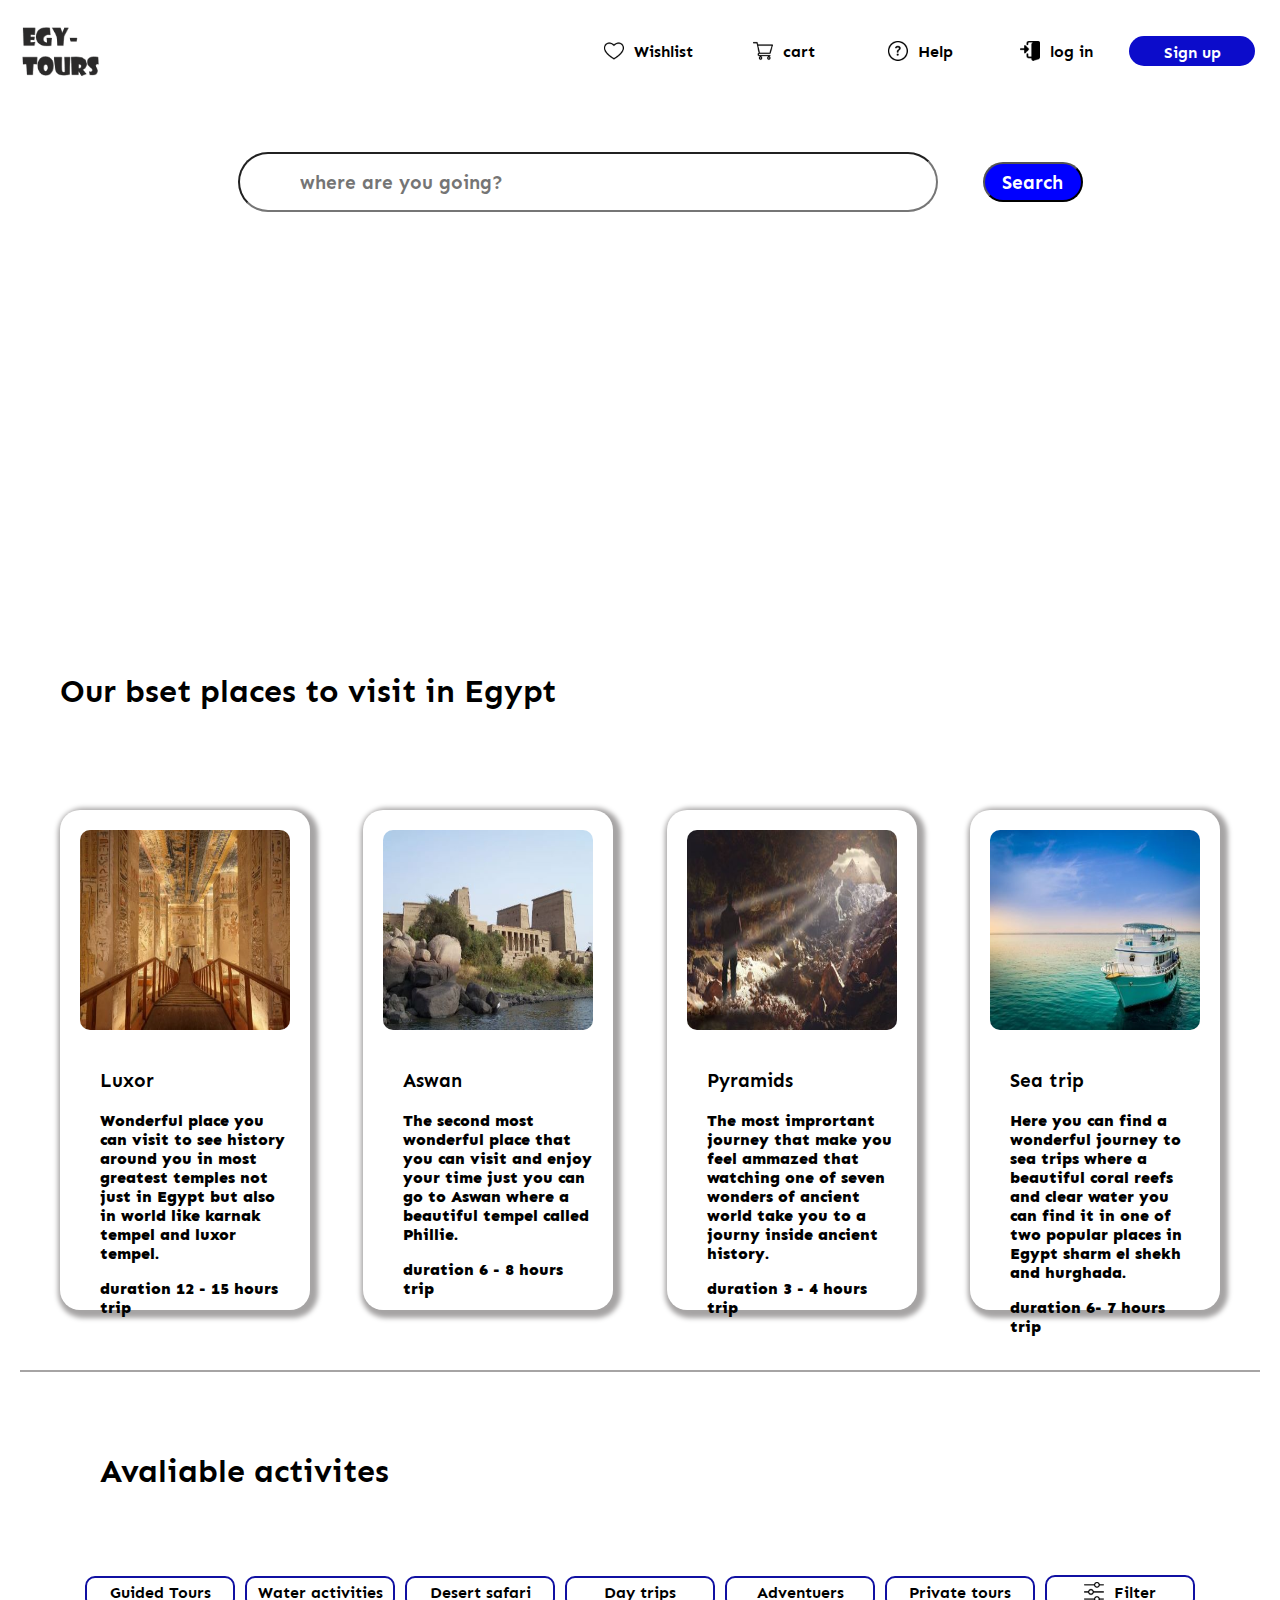
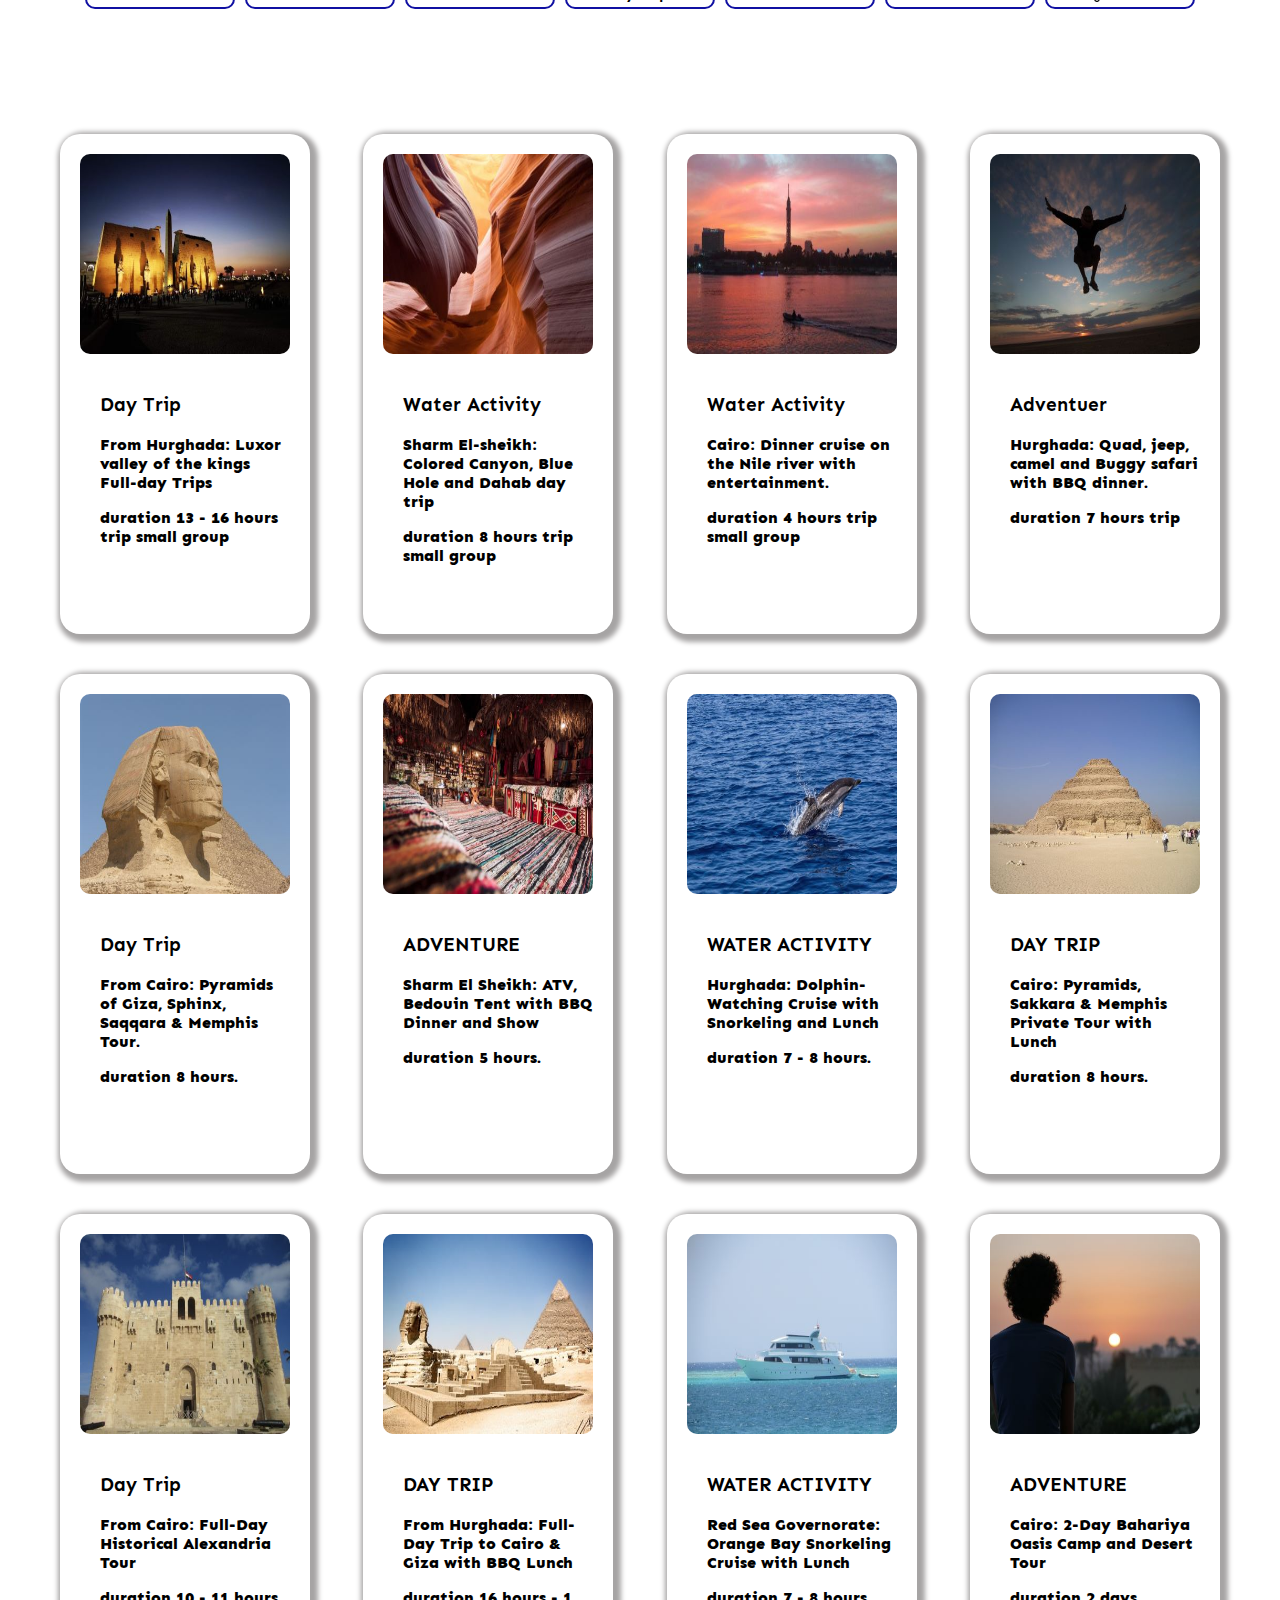
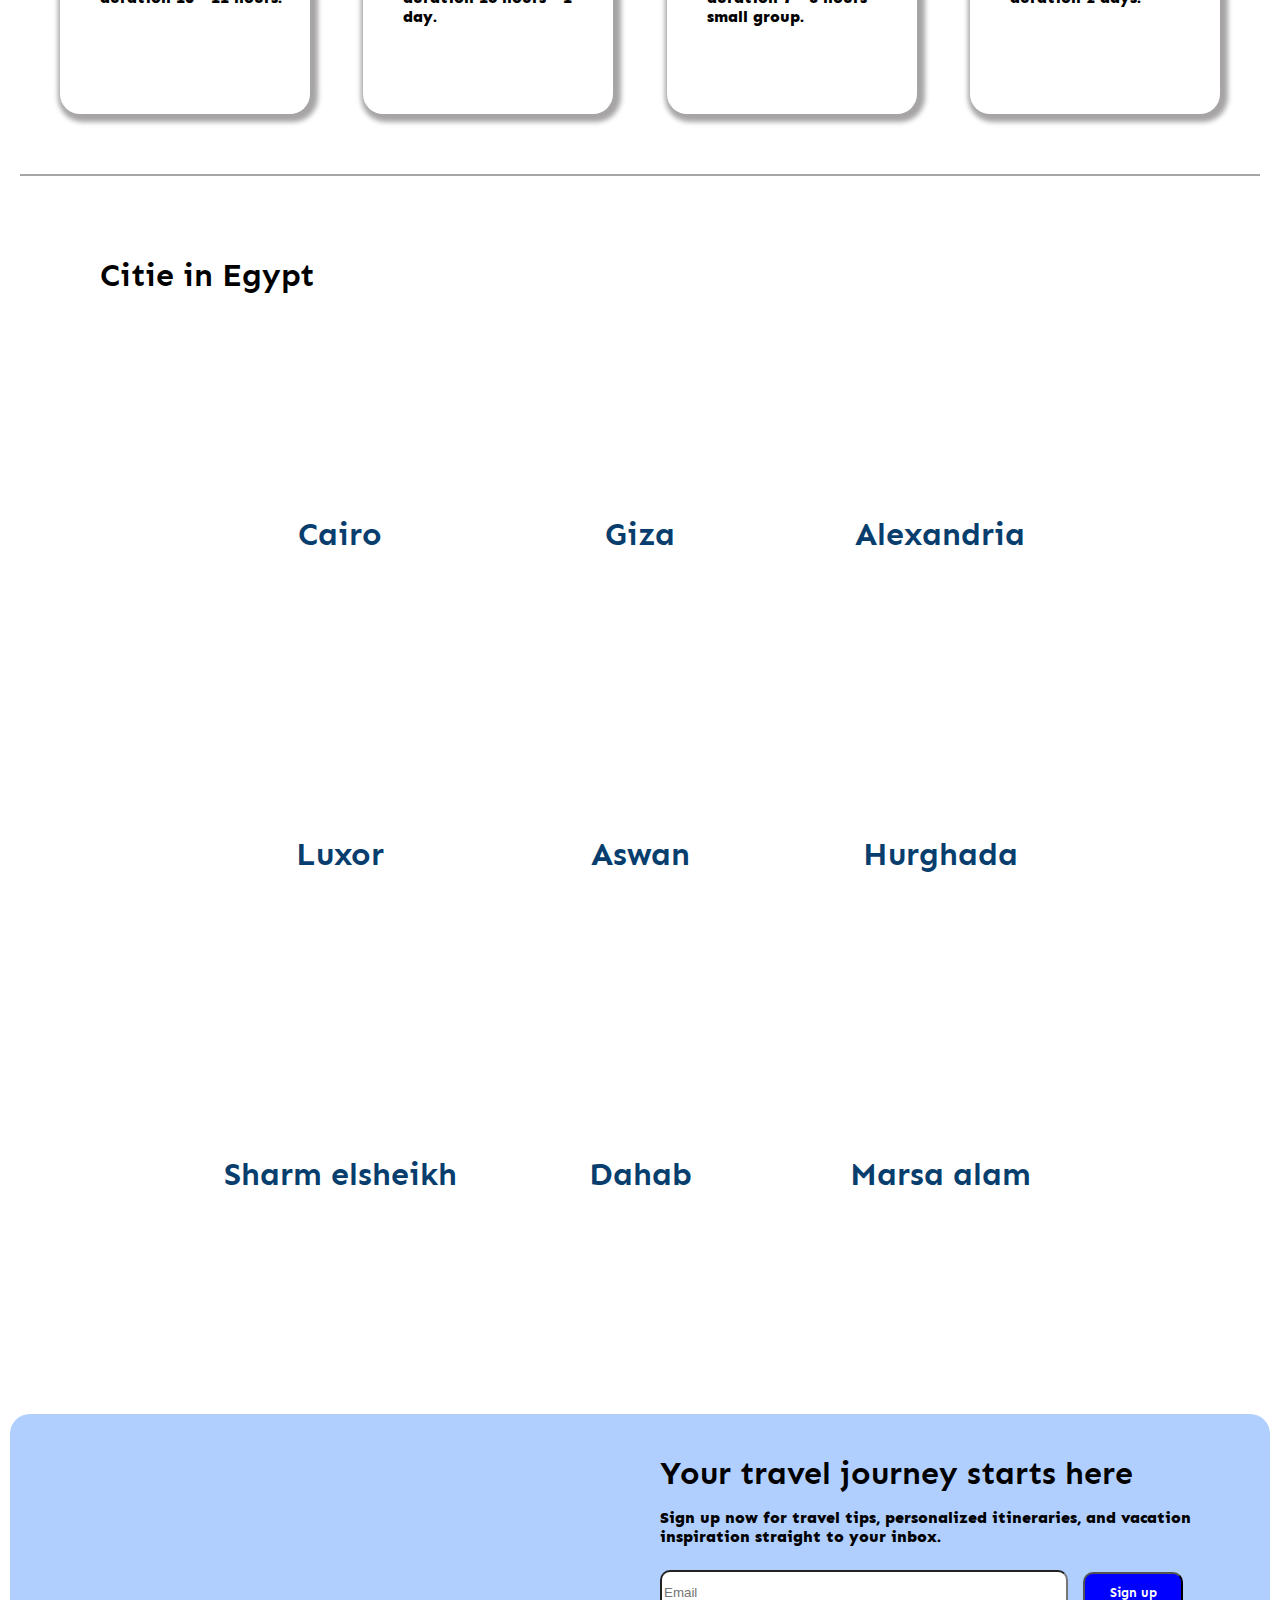
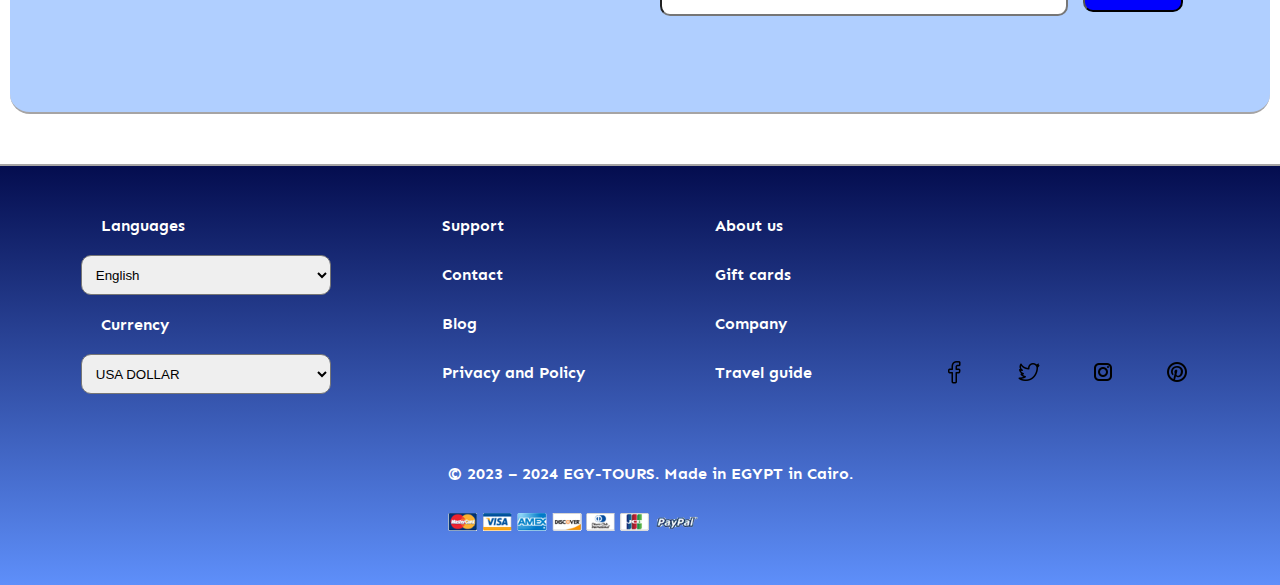
==== index.html @ eb055c6d "Update index.html" ====
<!DOCTYPE html>
<html>
    <head>
        <!-- title of web page-->
        <title>EGY TOURS</title>
        <!--description and keywords of page-->
        <meta charset="UTF-8"/>
        <meta name="description" content="travel to egypt discover anncient egypt and enjoy the sea trips and safari in desert"/>
        <meta name="keywords" content="travel, egypt tours, luxor, pyramids, hurghada, sharm elshik, safari, desert"/>
        <meta name="robots" content="nofollow"/>
        <meta name="viewport" content="width=device-width, initial-scale=1.0"/>
        <meta name="author" content="mohamed saad"/>
        <meta http-equiv="pragma" content="no-cache"/>
        <!--links of stylesheet and frameworks external-->
        <link rel="stylesheet" href="css-stylesheet/styleesheet.css" type="text/css"/>
        <!--stylesheet internal-->
        <style type="text/css">
            @font-face{
    src: url("../fonts/Sen/Sen-Bold.ttf");
    font-family: "mom";
    font-weight: 600;
}
@font-face{
    src: url("../fonts/Sen/Sen-ExtraBold.ttf");
    font-family: "mom";
    font-weight: 900;
}
@font-face{
    src: url("../fonts/Sen/Sen-Regular.ttf");
    font-family: "mom";
    font-weight: 200;
}
body{
    font-size: 16px;
    font-family:"mom", sans-serif;
    font-weight: bold;
    text-align: center;
    margin: 0px;
    
}
/*  header display flex*/
header{
    display: flex;
    flex-direction: row;
    flex-wrap: nowrap;
    justify-content: space-between;
}
/* nav bar style*/
#nav{
    width:80%;
    max-width: 700px;
    display: flex;
    flex-direction: row;
    justify-content: space-evenly;
    align-content: center;
    margin: 10px;
    padding: 10px;
    box-sizing: border-box;
}
li{
    align-self:center;
    list-style: none;
    width:20%;
    max-width: 150px;
    min-width: 100px;
    margin: 5px;
    padding: 5px;
    box-sizing: border-box;
   
}
a{
    font-family: "mom", sans-serif;
    font-weight: 600;
    text-decoration: none;
    transition-property:border ;
    transition-duration: 1s;
    transition-timing-function: cubic-bezier(0.1, 0.82, 0.165, 1);
}
a:link{
    color: rgb(0, 0, 0);
}
a:visited{
    color: rgb(4, 17, 84);
}
#nav a:hover{
    border-bottom:5px solid black;
    padding-bottom: 5px;
}
a img{
   vertical-align: bottom;
   margin-right:10px ;
}
/* signup button*/
#sign-up{
    border-radius:20px 20px;
    background-color: rgb(12, 12, 203);
    font-family: "mom", sans-serif;
    font-weight: 600;
}
#sign-up a{
    color: white;
    vertical-align: middle;
}
#sign-up a:hover {
    border: 0px;
    background-color: rgb(7, 7, 97);
}
/*logo of page*/
#logo{
    text-align: left;
    width: 30%;
    max-width: 100px;
    min-width: 70px;
    margin: 10px;
    padding: 10px;
    box-sizing: border-box;
}
#logo img{
    width:100%;
}
/* body contnet search*/
#intro{
    width: 100%;
    height: 500px;
    background-image: url("../egypt-tours/images/giza-2.jpg");
    background-repeat: no-repeat;
    background-size:cover;
    
}

form{
    margin: 10px auto ;
}
#search-1{
    width: 70%;
    max-width: 700px;
    min-width: 400px;
    max-height: 80px;
    min-height: 60px;
    text-align: left;
    padding-left: 60px;
    margin: 40px;
    border-radius: 30px;
    box-sizing: border-box;
    font-family: "mom", sans-serif;
    font-weight: 600;
    font-size: 1.2em;
    background-image: url("../egypt-tours/images/icons/search-1.png");
    background-repeat: no-repeat;
    background-position: 15px 15px;
    color: black;
}
#search-2{
    width:100px;
    text-align: center;
    font-family: "mom", sans-serif;
    font-size: 1.2em;
    font-weight: 600;
    color: white;
    background-color: blue;
    border-radius: 20px;
    max-height: 60px;
    min-height: 40px;
}
h1{
    position: relative;
    top:50px;
    left: 200px;
    width: 50%;
    max-width: 500px;
    min-width: 300px;
    padding: 20px;
    box-sizing: border-box;
    text-align: left;
    font-family: "mom", sans-serif;
    font-weight: 900;
    font-size: 3em;
    color: white;
}
/* fig-1 first figure of images */
h2{
    text-align: left;
    font-size: 2em;
    font-family: "mom", sans-serif;
    font-weight: 600;
    margin: 30px;
    padding: 30px;
    box-sizing: border-box;
}
.fig-1{
    display:flex;
    flex-direction: row;
    flex-wrap: wrap;
    justify-content:flex-start;
    margin: 20px;
    padding: 20px;
    box-sizing: border-box;
}
.trips{
    position: relative;
    text-align: left;
    display: flex;
    flex-direction: column;
    align-content: space-between;
    width: 20%;
    height: 100%;
    max-width: 500px;
    min-width: 250px;
    max-height: 800px;
    min-height: 500px;
    margin: 20px;
    padding: 20px;
    box-sizing: border-box;
    box-shadow: 3px 3px 5px 5px rgb(166, 164, 164);
    border-radius:20px ;
    
}
.trips img{
    align-items: flex-start;
    width: 100%;
    max-width: 250;
    min-width: 200px;
    max-height: 250px;
    min-height: 200px;
    border-radius: 10px;   
}

.pra{
    position: absolute;
    top: 220px;
    align-items:center;
    margin: 10px;
    padding: 10px;
}
/*Avaliable activites in egypt*/
.activites{
    border-top: 2px solid rgb(166, 164, 164);
    margin: 20px;
    padding: 20px;
}
.fig-2{
    
    display:flex;
    flex-direction: row;
    flex-wrap: wrap;
    justify-content:flex-start;
    margin: 20px;
    padding: 20px;
    box-sizing: border-box;
}
.activites li{
    border:2px solid rgb(16, 16, 162);
    border-radius: 10px;
    text-align: center;
}
.activites img{
    vertical-align: bottom;
}
/* section of cities in egypt*/
.cities{
    border-top: 2px solid rgb(166, 164, 164);
    margin: 20px;
    padding: 20px;
}
.cities div{
    width: 25%;
    max-width: 400px;
    min-width: 300px;
    max-height: 400px;
    min-height: 300px;
    border-radius: 20px;
    display: flex;
    flex-direction: column;
    justify-content: center;
    margin: 10px;
    padding: 10px;
    box-sizing: border-box;
}
.cities a{
    align-items:center ;
    color: rgb(7, 62, 110);
    font-family: "mom", sans-serif;
    font-weight: 600;
    font-size: 2em;
}
.fig-3{
    display:flex;
    flex-direction: row;
    flex-wrap: wrap;
    justify-content:flex-start;
    margin: 20px;
    padding: 20px;
    box-sizing: border-box;
}
#cairo{
    max-width: 400px;
    min-width: 250px;
    background-image: url("../egypt-tours/images/paragrap-images/cairo.jpg");
    background-repeat: no-repeat;
    background-size:cover;
    
    
}
#giza{
    max-width: 400px;
    min-width: 250px;
    background-image: url("../egypt-tours/images/paragrap-images/giza.jpg");
    background-repeat: no-repeat;
    background-size:cover;
   
    
}

#alexandria{
    max-width: 400px;
    min-width: 250px;
    background-image: url("../egypt-tours/images/paragrap-images/alexandria-1.jpg");
    background-repeat: no-repeat;
    background-size:cover;
    
}
#luxor{
    width: 25%;
    max-width: 400px;
    min-width: 250px;
    background-image: url("../../egypt-tours/images/paragrap-images/luxor-3.jpg");
    background-repeat: no-repeat;
    background-size:cover;
    
    
}
#aswan{
    max-width: 500px;
    min-width: 250px;
    background-image: url("../egypt-tours/images/paragrap-images/aswan-2.jpg");
    background-repeat: no-repeat;
    background-size:cover;
    
    
}
#hurghada{
    max-width: 400px;
    min-width: 250px;
    background-image: url("../egypt-tours/images/paragrap-images/hurghada.jpg");
    background-repeat: no-repeat;
    background-size:cover;
    
    
}
#sharm{
    max-width: 400px;
    min-width: 250px;
    background-image: url("../egypt-tours/images/paragrap-images/sharm.jpg");
    background-repeat: no-repeat;
    background-size:cover;
    
    
}
#dahab{
    max-width: 400px;
    min-width: 250px;
    background-image: url("../egypt-tours/images/paragrap-images/dahab.jpg");
    background-repeat: no-repeat;
    background-size:cover;
    
    
}
#marsa{
    max-width: 400px;
    min-width: 250px;
    background-image: url("../egypt-tours/images/paragrap-images/marsaalam.jpg");
    background-repeat: no-repeat;
    background-size:cover;
    
}
/* last section of mainbody*/
#reserv{
    position: relative;
    max-height: 700px;
    min-height: 300px;
    margin: 10px;
    padding: 10px;
    box-sizing: border-box;
    background-image: url("../egypt-tours/images/sea.jpg");
    background-repeat: no-repeat;
    background-size: 50% 100%;
    background-color: rgba(151, 192, 255, 0.762);
    border-radius: 20px;
    border-bottom:2px solid rgb(166, 164, 164);
}
#reserv h2{
    margin: 0px;
    padding: 0px;
}

#reserv-email{
    position: absolute;
    left: 50%;
    margin: 10px;
    padding: 10px;
    box-sizing: border-box;
    text-align: left;
}
#email-address{
    width: 100%;
    max-width: 400px;
    min-width: 250px;
    height: 40px;
    border-radius: 10px;
}
#button{
    font-family: "mom", sans-serif;
    font-weight: 600;
    width: 20%;
    max-width: 100px;
    min-width: 80px;
    height: 40px;
    background-color: rgb(0, 0, 255);
    border-radius: 10px;
    margin: 10px;
    padding: 10px;
    box-sizing: border-box;
    color: white;
}
/* footer of page*/
#footer{
    width:100%;
    display: flex;
    flex-direction: row;
    flex-wrap: wrap;
    justify-content: space-evenly;
    margin-top: 50px;
    padding: 10px;
    border-top: 2px solid rgb(166, 164, 164);
    background-image: linear-gradient(to bottom, rgb(4, 13, 79), rgb(94, 143, 250));
    color: rgb(255, 255, 255);
    font-family: "mom", sans-serif;
    font-weight: 600;
}
#footer a {
    color: rgb(255, 255, 255);
}
#footer div{
    margin: 10px;
    padding: 10px;
    text-align: left;
    
}
select{
    padding: 10px;
    width: 25%;
    max-width: 700px;
    min-width: 250px;
    height: 40px;
    border-radius: 10px;
    box-sizing: border-box;
}

.socialmedia{
    display: flex;
    flex-direction: row;
    flex-wrap: wrap;
    align-self: flex-end;
    
}
.payment{
    max-width: 300px;
    min-width: 250px;

}
#privacy{
    align-self: flex-end;
}
/* login form*/
#log-in-1{
    font-family: "mom", sans-serif;
    font-weight: 600;
    margin: 50px;
    display: flex;
    flex-direction: column;
    align-content:space-between;
   
}
#log-in-1 div{
    margin: 10px;
    padding: 10px;
}
fieldset{
    width: 80%;
    max-width: 500px;
    min-width: 400px;
    margin: 5px auto;
    box-sizing: border-box;
    border-radius: 20px;
    background-image:linear-gradient(to bottom, rgb(46, 5, 123), rgb(122, 70, 255)) ;
}
#log-in-1 input{
    width: 30%;
    max-width: 500px;
    min-width: 400px;
    padding: 10px 10px 10px 50px;
    box-sizing: border-box;
    border-top:  transparent ;
    border-right: transparent;
    border-left: transparent;
    border-bottom: 2px solid rgb(162, 162, 162);
    border-radius: 10px;
    font-size: 1.2;
    font-weight: bold;
}
#log-in-1 h2{
    margin: 0px;
    padding: 5px;
    font-size: 1.8em;
    text-align: center;
    color: rgb(7, 154, 253);
}
#log-in-1 p{
    text-align: center;
    color: rgb(175, 177, 179);
}
#user input{
    background-image: url("../images/icons/mail.png");
    background-repeat: no-repeat;
    background-position:  left;
}
#psw input{
    background-image: url("../images/icons/lock.png");
    background-repeat: no-repeat;
    background-position:  left;
}
#rem-1{
    display: flex;
    flex-direction: row;
    flex-wrap: nowrap;
    justify-content:space-between;
    color: rgb(255, 255, 255);
}
#rem-1 a{
    color: rgb(255, 255, 255);
}
#rem-1 input{
    align-self: flex-start;
    width: 30px;
    max-width: 20px;
    min-width: 10px;
}

#submit-1 input{
    text-align: center;
    padding: 20px;
    box-sizing: border-box;
    border: 2px solid rgb(104, 117, 211);
    border-radius: 20px;
    background-color: rgb(40, 40, 116);
    color: rgb(255, 255, 255);
    font-size: 1.2em;

}
/*sign-up form*/
#sign-up-1{
    font-family: "mom", sans-serif;
    font-weight: 600;
    margin: 50px;
    display: flex;
    flex-direction: column;
    align-content:space-between;
}
#sign-up-1 input{
    width: 30%;
    max-width: 500px;
    min-width: 400px;
    padding: 10px 10px 10px 50px;
    box-sizing: border-box;
    border-top:  transparent ;
    border-right: transparent;
    border-left: transparent;
    border-bottom: 2px solid rgb(162, 162, 162);
    border-radius: 10px;
    font-size: 1.2;
    font-weight: bold;
}
#sign-up-1 div{
    margin: 10px;
    padding: 10px;
}
#sign-up-1 h2{
    margin: 0px;
    padding: 5px;
    font-size: 1.8em;
    text-align: center;
    color: rgb(7, 154, 253);
}
#policy-1{
    display: flex;
    flex-direction: row;
    flex-wrap: nowrap;
    justify-content:space-between;
    color: rgb(255, 255, 255);
}
#policy-1 input{
    align-self:flex-start;
    width: 30px;
    max-width: 20px;
    min-width: 10px;
}
#policy-1 label{
    text-align: left;
    margin-left:10px ;
}
#submit-2 input{
    text-align: center;
    padding: 20px;
    box-sizing: border-box;
    border: 2px solid rgb(104, 117, 211);
    border-radius: 20px;
    background-color: rgb(40, 40, 116);
    color: rgb(255, 255, 255);
    font-size: 1.2em;
}
/* responsive for mobile 0-500px*/
@media only screen and (max-width: 500px){
    body{
        font-size:12px;}
    #wish,#cart, #log-in, #help{
        display: none;
    }
    #logo{
        max-width: 60px;
        min-width: 50px;
    }
    li{
        max-width: 50px;
        min-width: 30px;
        margin: 2px;
        padding: 2px;
        box-sizing: border-box;
    }
    #nav{
        max-width: 300px;
        min-width: 200px;
    }
    .fig-1{
        justify-content: space-around;
    }
    .fig-2{
        justify-content: space-around;
    }
    .fig-3{
        justify-content: space-around;
    }
    #intro{
        width: 100%;
        max-width: 500px;
        min-width: 200px;
        height: 500px;
        background-image: url("../egypt-tours/images/giza-2.jpg");
        background-repeat: no-repeat;
        background-size:cover;
        
       
    }
    #search-1{
        max-width: 300px;
        min-width: 200px;
    }
    h1{
        position: static;
        
    }
    .pra{
        position: static;
    }
    .activites ul{
        display: none;
    }
    
    #forms select{
        
        max-width: 300px;
        min-width: 200px;
    }
    
    
    
    
}
/*responsive from 500*/
@media only screen and (min-width: 500px){
    body{
        font-size:14px;
       
    }
    #wish,#cart, #log-in, #help{
        display: none;
    }
    li{
        max-width: 50px;
        min-width: 30px;
        margin: 2px;
        padding: 2px;
        box-sizing: border-box;
    }
    .activites ul{
        display: none;
    }
    .fig-3{
        justify-content: center;
    }
    .trips{
        margin: 20px auto;
    }
     #log-in-1 h2 {
        font-size: 1.3em;
    }

    #log-in-1 p {
        font-size: 1.2em;
    }

    fieldset {
        width: 100%;

    }

    #log-in-1 input {
        max-width: 600px;
        min-width: 400px;
    }

    #rem-1 input {
        width: 20px;
        max-width: 15px;
        min-width: 10px;
    }
    #rem-1{
        justify-content: space-around;
    }
    #sign-up-1 h2{
        font-size: 1.3em;
    }
    #sign-up-1 label{
        font-size: 1.2em;
        
    }
    #sign-up-1 input{
        max-width: 600px;
        min-width: 400px;
    }
    #policy-1 input{
        width: 20px;
        max-width: 15px;
        min-width: 10px;
    }
   
   
}
@media only screen and (min-width: 800px){
    body{
        font-size:16px;
       
    }
    #wish,#cart, #log-in, #help{
        display:inline;
    }
    li{
        align-self:center;
        list-style: none;
        width:20%;
        max-width: 150px;
        min-width: 100px;
        margin: 5px;
        padding: 5px;
        box-sizing: border-box;
       
    }
    .activites ul{
        display: flex;
    }
    .trips{
        margin: 20px;
    }
    .fig-1{
        justify-content: space-between;
    }
    
   
}
@media only screen and (max-width: 700px){
    body{
        font-size: 13px;
    }
   
    #reserv{
        position: static;
        background-image: none;
        max-height: 500px;
        min-height: 300px;
        margin: 10px;
        padding: 10px;
    }
    #reserv-email{
        position: static;
        margin: 5px;
        padding: 5px;
    }
    #email-address{
        width: 60%;
        max-width: 600px;
        min-width: 200px;
    }
    #log-in-1 h2{
        font-size: 1.3em;
    }
    #log-in-1 p{
        font-size: 1.2em;
    }
    fieldset{
        width: 100%;
        max-width: 500px;
        min-width: 300px;
        
    }
    #log-in-1 input{
       
        max-width: 300px;
        min-width: 230px;
    }
    #rem-1 input{
        
        width: 20px;
        max-width: 10px;
        min-width: 5px;
    
    }
    #sign-up-1 h2{
        font-size: 1.3em;
    }
    #sign-up-1 label{
        font-size: 1.2em;
        
    }
    #sign-up-1 input{
        max-width: 300px;
        min-width: 230px;
    }
    #policy-1 input{
        width: 30px;
        max-width: 20px;
        min-width: 10px;
    }
}
@media only screen and (width: 540px){
    body{
        font-size: 10px;
    }
    #log-in-1 h2 {
            font-size: 1.3em;
        }
    
        #log-in-1 p {
            font-size: 1.2em;
        }
    
        fieldset {
            width: 100%;
    
        }
    
        #log-in-1 input {
            max-width: 400px;
            min-width: 300px;
        }
    
        #rem-1 input {
            width: 20px;
            max-width: 15px;
            min-width: 10px;
        }
        #rem-1{
            justify-content: space-around;
        }
        #sign-up-1 h2{
            font-size: 1.3em;
        }
        #sign-up-1 label{
            font-size: 1.2em;
            
        }
        #sign-up-1 input{
            max-width: 400px;
            min-width: 300px;
        }
        #policy-1 input{
            width: 20px;
            max-width: 15px;
            min-width: 10px;
        }
}




            
        </style>
        <!--script of javascripts code-->
        <script>

        </script>
    </head>
    <!--body of our contents-->
    <body>
        <!--the header of nav bar-->
        <header>
            <div id="logo">
                <img src="images/logo/logo-1.png" alt="logo-egy-tours"/>
            </div>
            <ul id="nav">
                <li><a href="#"><img src="images/icons/heart-1.png" alt="wishlist"/><span id="wish">Wishlist</span></a>
                </li>
                <li><a href="#"><img src="images/icons/shopping-cart-1.png" alt="cart"/><span id="cart">cart</span></a>
                </li>
                <li><a href="#"><img src="images/icons/question-1.png" alt="help"/><span id="help">Help</span></a>
                </li>
                <li><a href="log-in/log-in.html"><img src="images/icons/log-in-1.png" alt="log-in"/><span id="log-in">log in</span></a>
                </li>
                <li id="sign-up"><a href="sign-up/sign-up.html">Sign up</a></li>
            </ul>
        </header>
        <main>
            <!--intro of page with bagground-->
            <section>
                <div id="intro">
                    <form method="post" action="#">
                        <input id="search-1" type="search" name="search" placeholder="where are you going?"/>
                        <input id="search-2" type="submit" name="search" value="Search"/> 
                    </form>
                    <h1>Discover a wonderful places in Egypt</h1>
                </div>
            </section>
            <!--content of page-->
            <section>
                <h2>Our bset places to visit in Egypt</h2>
                <figure class="fig-1">
                    <div class="trips">
                        <div class="img-1">
                            <a href="#"><img src="images/paragrap-images/luxor-1.jpg"/></a>
                        </div>
                        <div class="pra">
                            <h3><a href="#">Luxor</a></h3>
                            <p>
                                Wonderful place you can visit to see history around you in most greatest temples not just
                                in Egypt but also in world like karnak tempel and luxor tempel.     
                            </p>
                            <p>
                                duration 12 - 15 hours trip
                            </p>
                        </div>
                    </div>
                    <div class="trips">
                        <div class="img-1">
                            <a href="#"><img src="images/paragrap-images/aswan-2.jpg"/></a>
                        </div>
                        <div class="pra">
                            <h3><a href="#">Aswan</a></h3>
                            <p>
                                The second most wonderful place that you can visit and enjoy your time
                                just you can go to Aswan where a beautiful tempel called Phillie.
                            </p>
                            <p>
                                duration 6 - 8 hours trip
                            </p>
                        </div>
                    </div>
                    <div class="trips">
                        <div class="img-1">
                            <a href="#"><img src="images/paragrap-images/cave-1.jpg"/></a>
                        </div>
                        <div class="pra">
                            <h3><a href="#">Pyramids</a></h3>
                            <p>
                                The most imprortant journey that make you feel ammazed that watching one of seven wonders
                                of ancient world take you to a journy inside ancient history.  
                            </p>
                            <p>
                                duration 3 - 4 hours trip
                            </p>
                        </div>
                    </div>
                    <div class="trips">
                        <div class="img-1">
                            <a href="#"><img src="images/paragrap-images/boat.jpg"/></a>
                        </div>
                        <div class="pra">
                            <h3><a href="#">Sea trip</a></h3>
                            <p>
                                Here you can find a wonderful journey to sea trips where a beautiful coral reefs
                                and clear water you can find it in one of two popular places in Egypt sharm el shekh and hurghada.  
                            </p>
                            <p>
                                duration 6- 7 hours trip
                            </p>
                        </div>
                    </div>
                </figure>
            </section>
            <!--avaliable activites in Egypt-->
            <section class="activites">
                <h2>
                    Avaliable activites
                </h2>
                <ul class="fig-2">
                    <li>
                        <a href="#">Guided Tours</a>
                    </li>
                    <li>
                        <a href="#">Water activities</a>
                    </li>
                <li>
                    <a href="#">Desert safari</a>
                </li>
                <li>
                    <a href="#">Day trips</a>
                </li>
                <li>
                    <a href="#">Adventuers</a>
                </li>
                <li>
                    <a href="#">Private tours</a>
                </li>
                <li>
                    <a href="#"><img src="images/icons/filter-1.png"/>Filter</a>
                </li>
            </section>
            <!--second part of activites-->
            <section>
                <figure class="fig-1">
                    <div class="trips">
                        <div class="img-1">
                            <a href="#"><img src="images/paragrap-images/luxor-2.jpg"/></a>
                        </div>
                        <div class="pra">
                            <h3><a href="#">Day Trip</a></h3>
                            <p>
                                From Hurghada: Luxor valley of the kings Full-day Trips     
                            </p>
                            <p>
                                duration 13 - 16 hours trip small group
                            </p>
                        </div>
                    </div>
                    <div class="trips">
                        <div class="img-1">
                            <a href="#"><img src="images/paragrap-images/canyon.jpg"/></a>
                        </div>
                        <div class="pra">
                            <h3><a href="#">Water Activity</a></h3>
                            <p>
                                Sharm El-sheikh: Colored Canyon, Blue Hole and Dahab day trip
                            </p>
                            <p>
                                duration 8 hours trip small group
                            </p>
                        </div>
                    </div>
                    <div class="trips">
                        <div class="img-1">
                            <a href="#"><img src="images/paragrap-images/nile.jpg"/></a>
                        </div>
                        <div class="pra">
                            <h3><a href="#">Water Activity</a></h3>
                            <p>
                                Cairo: Dinner cruise on the Nile river with entertainment.
                            </p>
                            <p>
                                duration 4 hours trip small group
                            </p>
                        </div>
                    </div>
                    <div class="trips">
                        <div class="img-1">
                            <a href="#"><img src="images/paragrap-images/safari.jpg"/></a>
                        </div>
                        <div class="pra">
                            <h3><a href="#">Adventuer</a></h3>
                            <p>
                                Hurghada: Quad, jeep, camel and Buggy safari with BBQ dinner.  
                            </p>
                            <p>
                                duration 7 hours trip
                            </p>
                        </div>
                    </div>
                    <!--third activites in egypt-->
                    <div class="trips">
                        <div class="img-1">
                            <a href="#"><img src="images/paragrap-images/pyramids.jpg"/></a>
                        </div>
                        <div class="pra">
                            <h3><a href="#">Day Trip</a></h3>
                            <p>
                                From Cairo: Pyramids of Giza, Sphinx, Saqqara & Memphis Tour.     
                            </p>
                            <p>
                                duration 8 hours.
                            </p>
                        </div>
                    </div>
                    <div class="trips">
                        <div class="img-1">
                            <a href="#"><img src="images/paragrap-images/tent.jpg"/></a>
                        </div>
                        <div class="pra">
                            <h3><a href="#">ADVENTURE</a></h3>
                            <p>
                                Sharm El Sheikh: ATV, Bedouin Tent with BBQ Dinner and Show
                            </p>
                            <p>
                                duration 5 hours.
                            </p>
                        </div>
                    </div>
                    <div class="trips">
                        <div class="img-1">
                            <a href="#"><img src="images/paragrap-images/dolphin.jpg"/></a>
                        </div>
                        <div class="pra">
                            <h3><a href="#">WATER ACTIVITY</a></h3>
                            <p>
                                Hurghada: Dolphin-Watching Cruise with Snorkeling and Lunch
                            </p>
                            <p>
                                duration 7 - 8 hours.
                            </p>
                        </div>
                    </div>
                    <div class="trips">
                        <div class="img-1">
                            <a href="#"><img src="images/paragrap-images/saqqara.jpg"/></a>
                        </div>
                        <div class="pra">
                            <h3><a href="#">DAY TRIP</a></h3>
                            <p>
                                Cairo: Pyramids, Sakkara & Memphis Private Tour with Lunch  
                            </p>
                            <p>
                                duration 8 hours.
                            </p>
                        </div>
                    </div>
                    <!--Fourth activites in egypt-->
                    <div class="trips">
                        <div class="img-1">
                            <a href="#"><img src="images/paragrap-images/alexandria.jpg"/></a>
                        </div>
                        <div class="pra">
                            <h3><a href="#">Day Trip</a></h3>
                            <p>
                                From Cairo: Full-Day Historical Alexandria Tour    
                            </p>
                            <p>
                                duration 10 - 11 hours.
                            </p>
                        </div>
                    </div>
                    <div class="trips">
                        <div class="img-1">
                            <a href="#"><img src="images/paragrap-images/egypt.jpg"/></a>
                        </div>
                        <div class="pra">
                            <h3><a href="#">DAY TRIP</a></h3>
                            <p>
                                From Hurghada: Full-Day Trip to Cairo & Giza with BBQ Lunch
                            </p>
                            <p>
                                duration 16 hours - 1 day.
                            </p>
                        </div>
                    </div>
                    <div class="trips">
                        <div class="img-1">
                            <a href="#"><img src="images/paragrap-images/orange.jpg"/></a>
                        </div>
                        <div class="pra">
                            <h3><a href="#">WATER ACTIVITY</a></h3>
                            <p>
                                Red Sea Governorate: Orange Bay Snorkeling Cruise with Lunch
                            </p>
                            <p>
                                duration 7 - 8 hours small group.
                            </p>
                        </div>
                    </div>
                    <div class="trips">
                        <div class="img-1">
                            <a href="#"><img src="images/paragrap-images/oasis.jpg"/></a>
                        </div>
                        <div class="pra">
                            <h3><a href="#">ADVENTURE</a></h3>
                            <p>
                                Cairo: 2-Day Bahariya Oasis Camp and Desert Tour 
                            </p>
                            <p>
                                duration 2 days.
                            </p>
                        </div>
                    </div>
                </figure>
            </section>    
            <!--cities in egypt section-->
            <section class="cities">
                <h2>Citie in Egypt</h2>
                <figure class="fig-3">
                    <div id="cairo">
                        <a href="#">Cairo</a>
                    </div>
                    <div id="giza">
                        <a href="#">Giza</a>
                    </div>
                    <div id="alexandria">
                        <a href="#">Alexandria</a>
                    </div>
                    <div id="luxor">
                        <a href="#">Luxor</a>
                    </div>
                    <div id="aswan">
                        <a href="#">Aswan</a>
                    </div>
                    <div id="hurghada">
                        <a href="#">Hurghada</a>
                    </div>
                    <div id="sharm">
                        <a href="#">Sharm elsheikh</a>
                    </div>
                    <div id="dahab">
                        <a href="#">Dahab</a>
                    </div>
                    <div id="marsa">
                        <a href="#">Marsa alam</a>
                    </div>
                </figure>
            </section>
            <!--last section of main body-->
            <section id="reservition">
                <div id="reserv">
                    <div id="reserv-email">
                        <form>
                            <h2>Your travel journey starts here</h2>
                            <p>
                            Sign up now for travel tips, personalized itineraries, 
                            and vacation inspiration straight to your inbox.
                            </p>
                            <input id="email-address" type="email" name="sign-up" placeholder="Email"/>
                            <input id="button" type="submit" name="submit" value="Sign up"/>
                        </form>
                    </div>
                </div>
            </section>
        </main>
        <!--footer of page-->
        <footer id="footer">
            <!--languages and currency-->
            <div id="forms">
                <form>
                    <div>
                        <label for="lang">Languages</label>
                    </div>
                    <select id="lang" name="lang">
                        <option value="Eng">English</option>
                        <option value="Fren">French</option>
                        <option value="Italy">Italian</option>
                        <option value="german">German</option>
                        <option value="rus">Russian</option>
                        <option value="chin">Chinese</option>
                        <option value="arabic">Arabic</option>
                        <option value="spanish">Spanish</option>
                    </select>
                    <div>
                        <label for="cur">Currency</label>
                    </div>
                    <select id="cur" name="currency">
                        <option value="$">USA DOLLAR</option>
                        <option value="euro">EURO</option>
                        <option value="gbp">BRITISH POUND</option>
                        <option value="egp">EGYPTIAN POUND</option>
                    </select>   
                </form>
            </div>
            <!--suuport and about company-->
            <div>
                <div><a href="#">Support</a></div>
                <div><a href="#">Contact</a></div>
                <div><a href="#">Blog</a></div>
                <div><a href="#">Privacy and Policy</a></div>
            </div>
            <div>
                <div><a href="#">About us</a></div>
                <div><a href="#">Gift cards</a></div>
                <div><a href="#">Company</a></div>
                <div><a href="#">Travel guide</a></div>
            </div> 
            <!--our social media-->
            <div class="socialmedia">
                <div><a href="#"><img src="images/icons8-facebook-f-48.png" alt="facebook" title="facebook"/></a></div>
                <div><a href="#"><img src="images/icons8-twitter-48.png" alt="twitter" title="tiwtter"/></a></div>
                <div><a href="#"><img src="images/icons8-instagram-24.png" alt="instgram" title="instgram"/></a></div>
                <div><a href="#"><img src="images/icons8-pinterest-24.png" alt="pinterest" title="pinterest"/></a></div>
            </div>
            <div id="privacy">
                <div>© 2023 – 2024 EGY-TOURS. Made in EGYPT in Cairo.</div>
                <div class="payment">
                    <img src="images/payment-methods/cards-icons.png"/>
                </div> 
            </div>  
        </footer>
    </body>
</html>
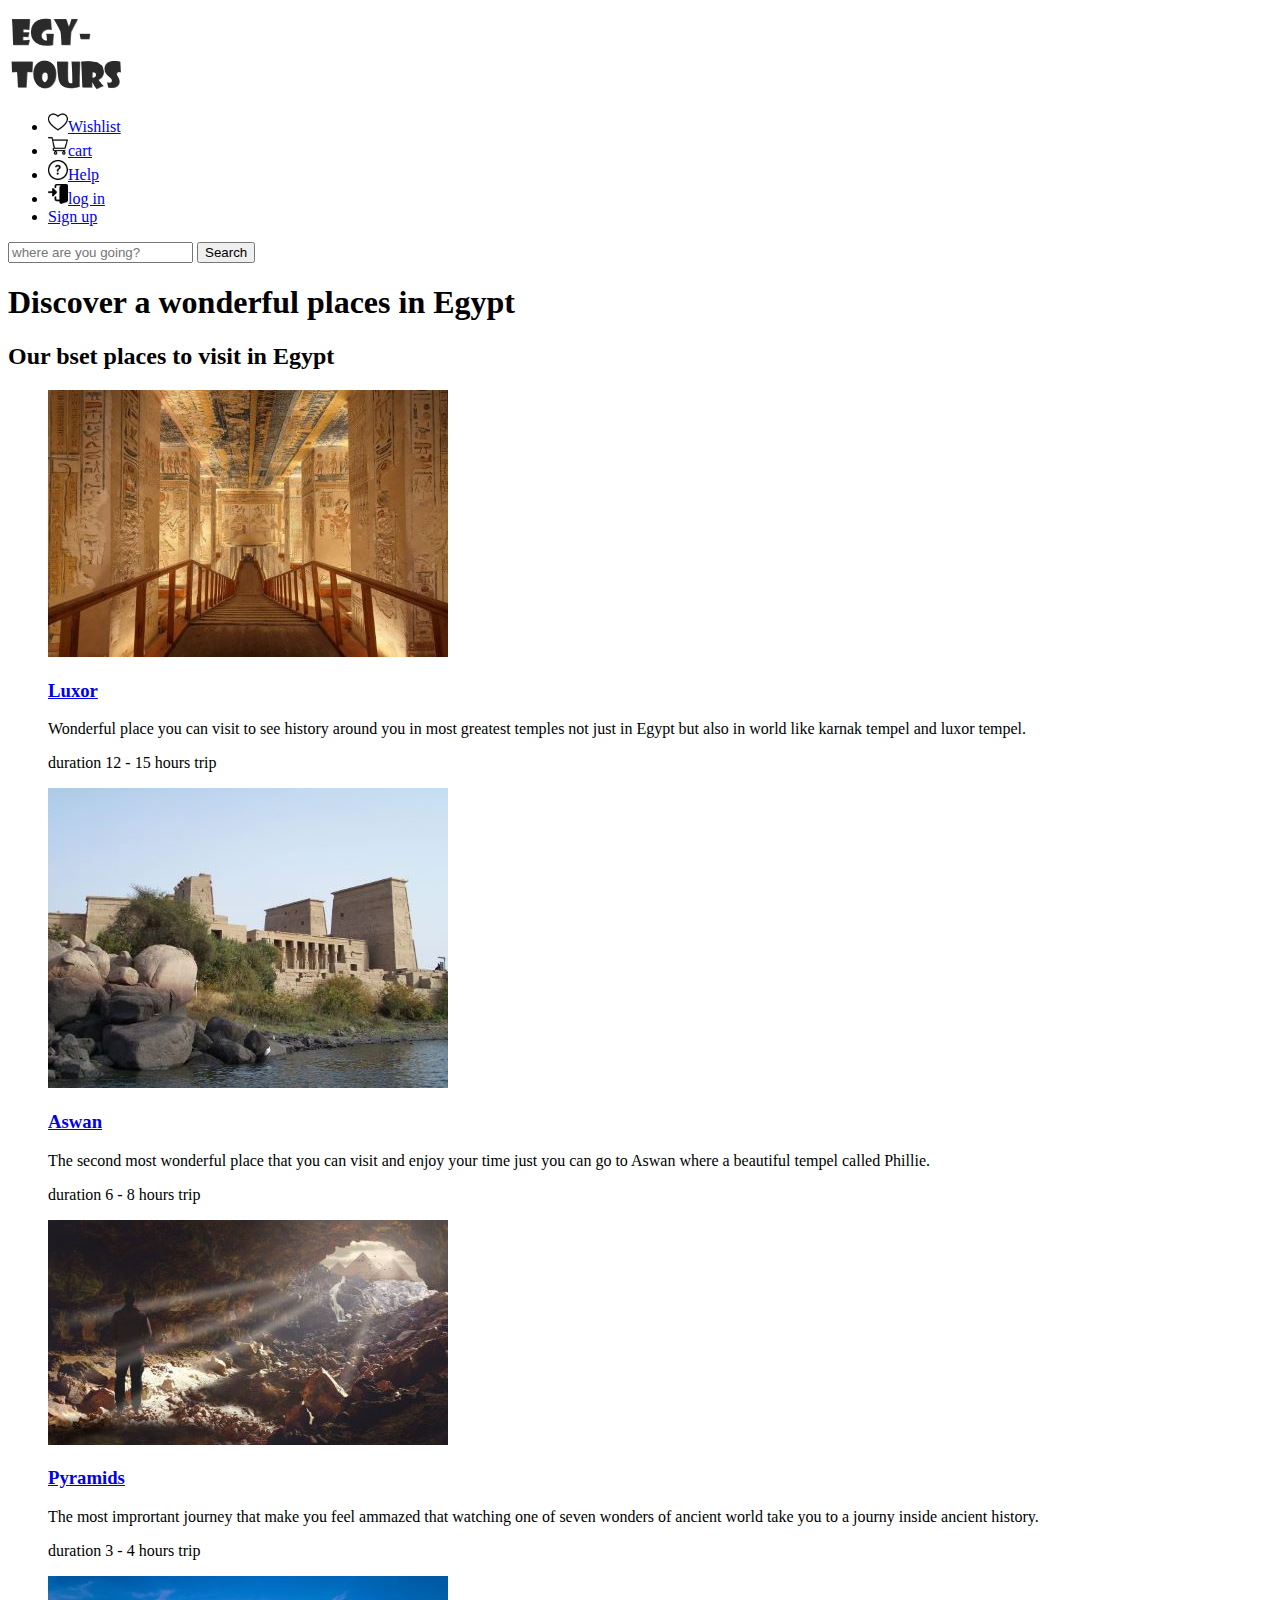
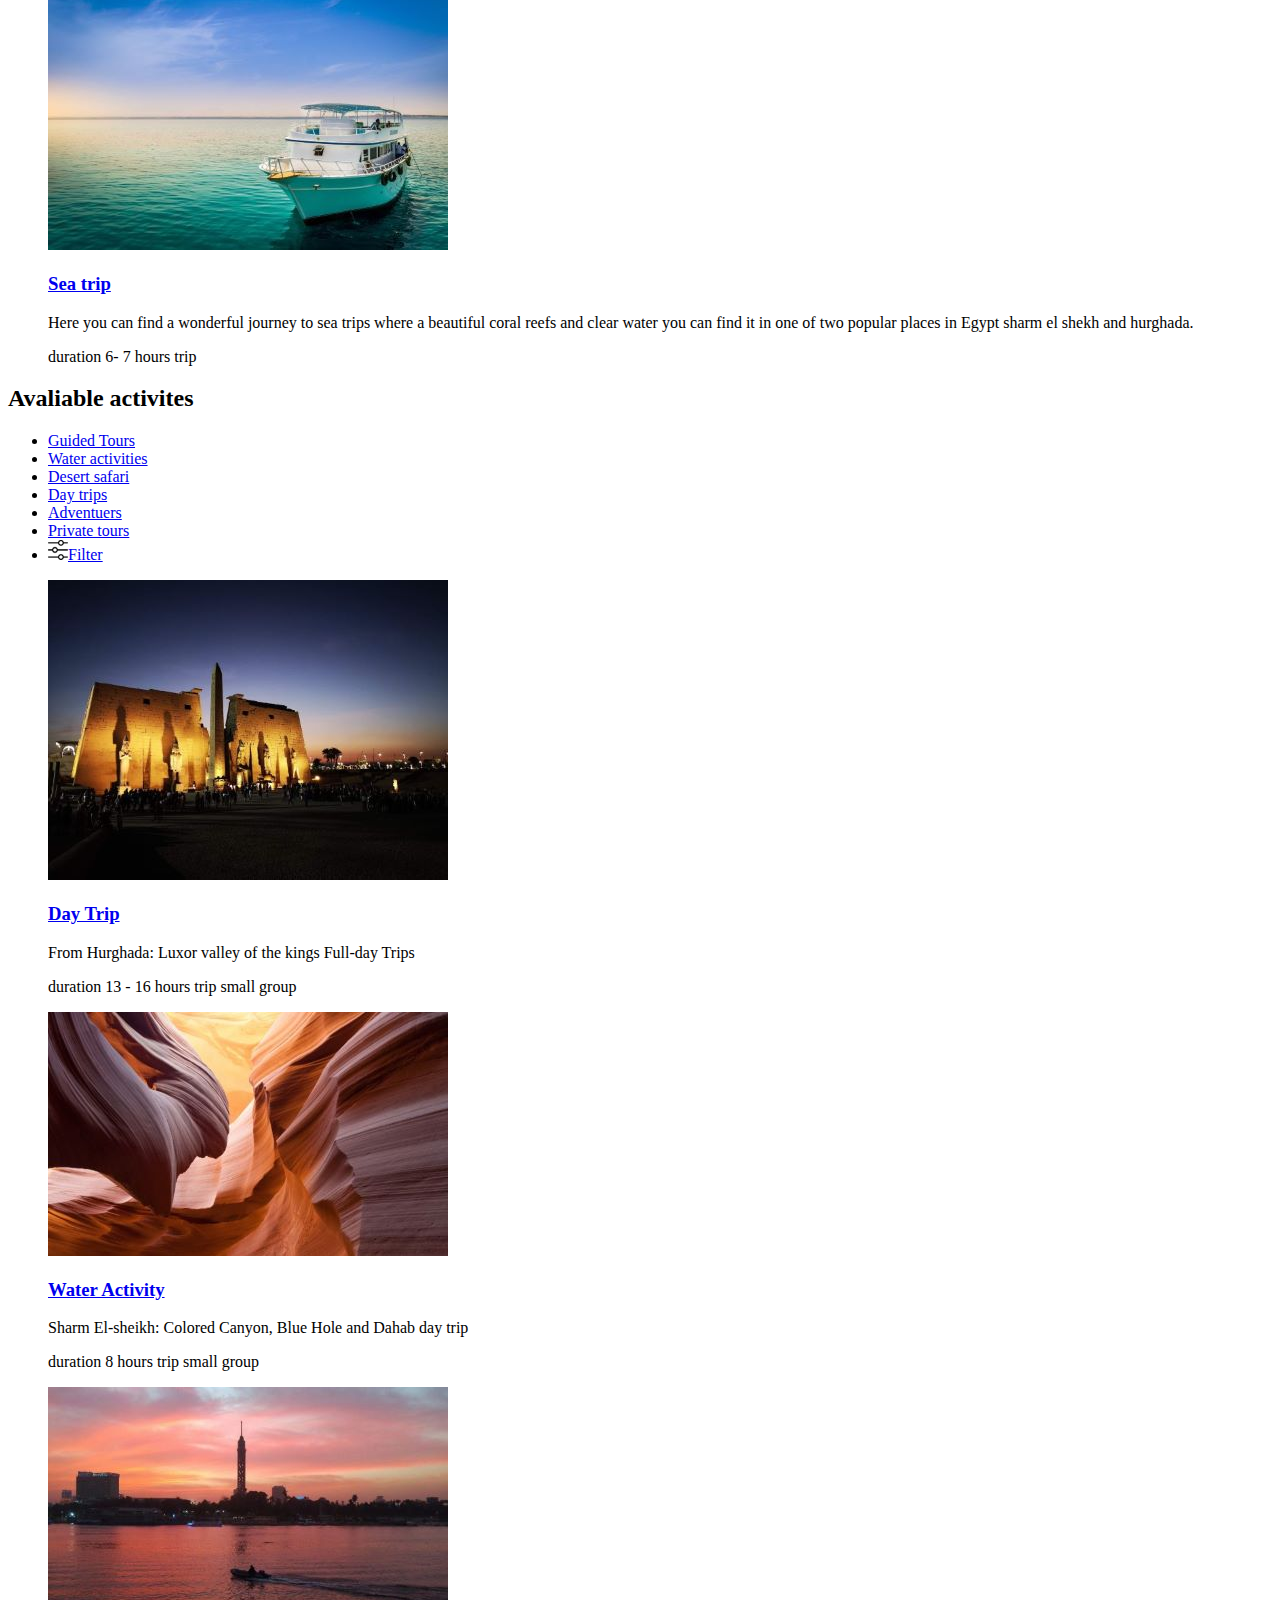
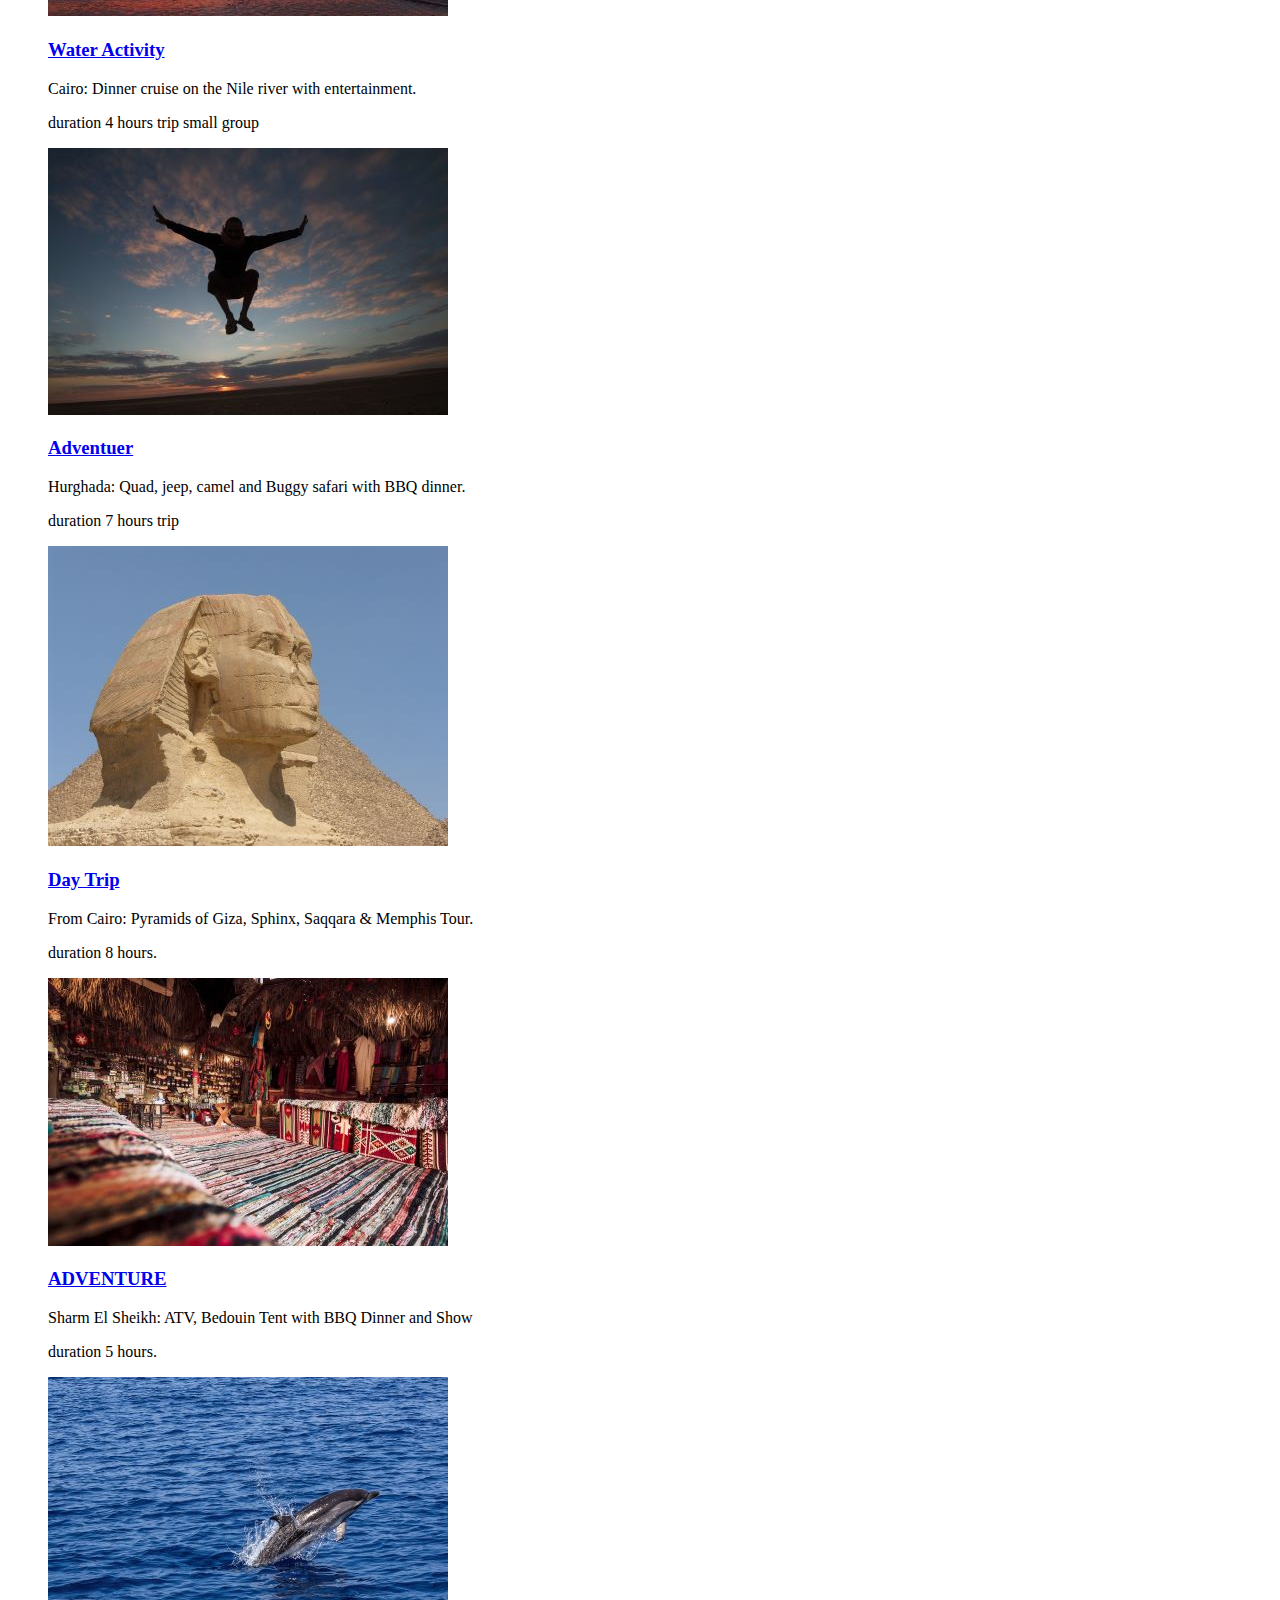
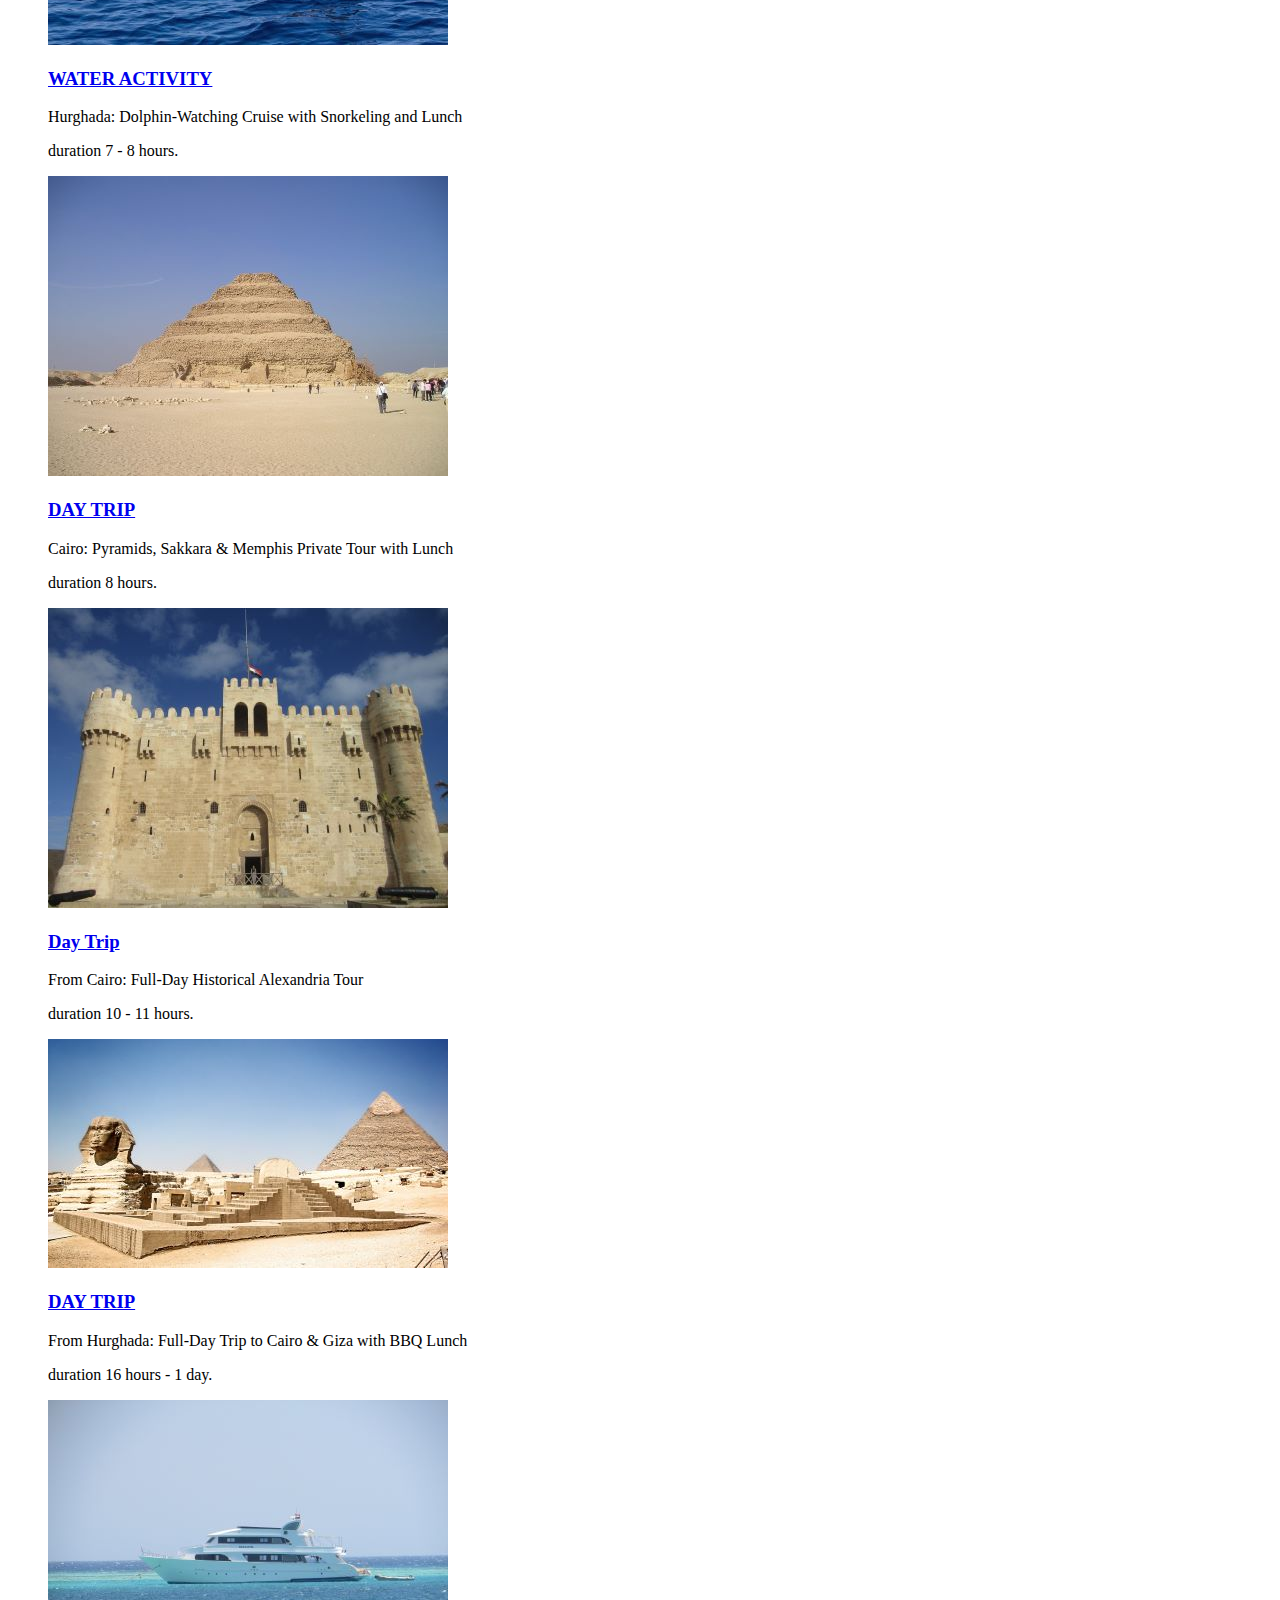
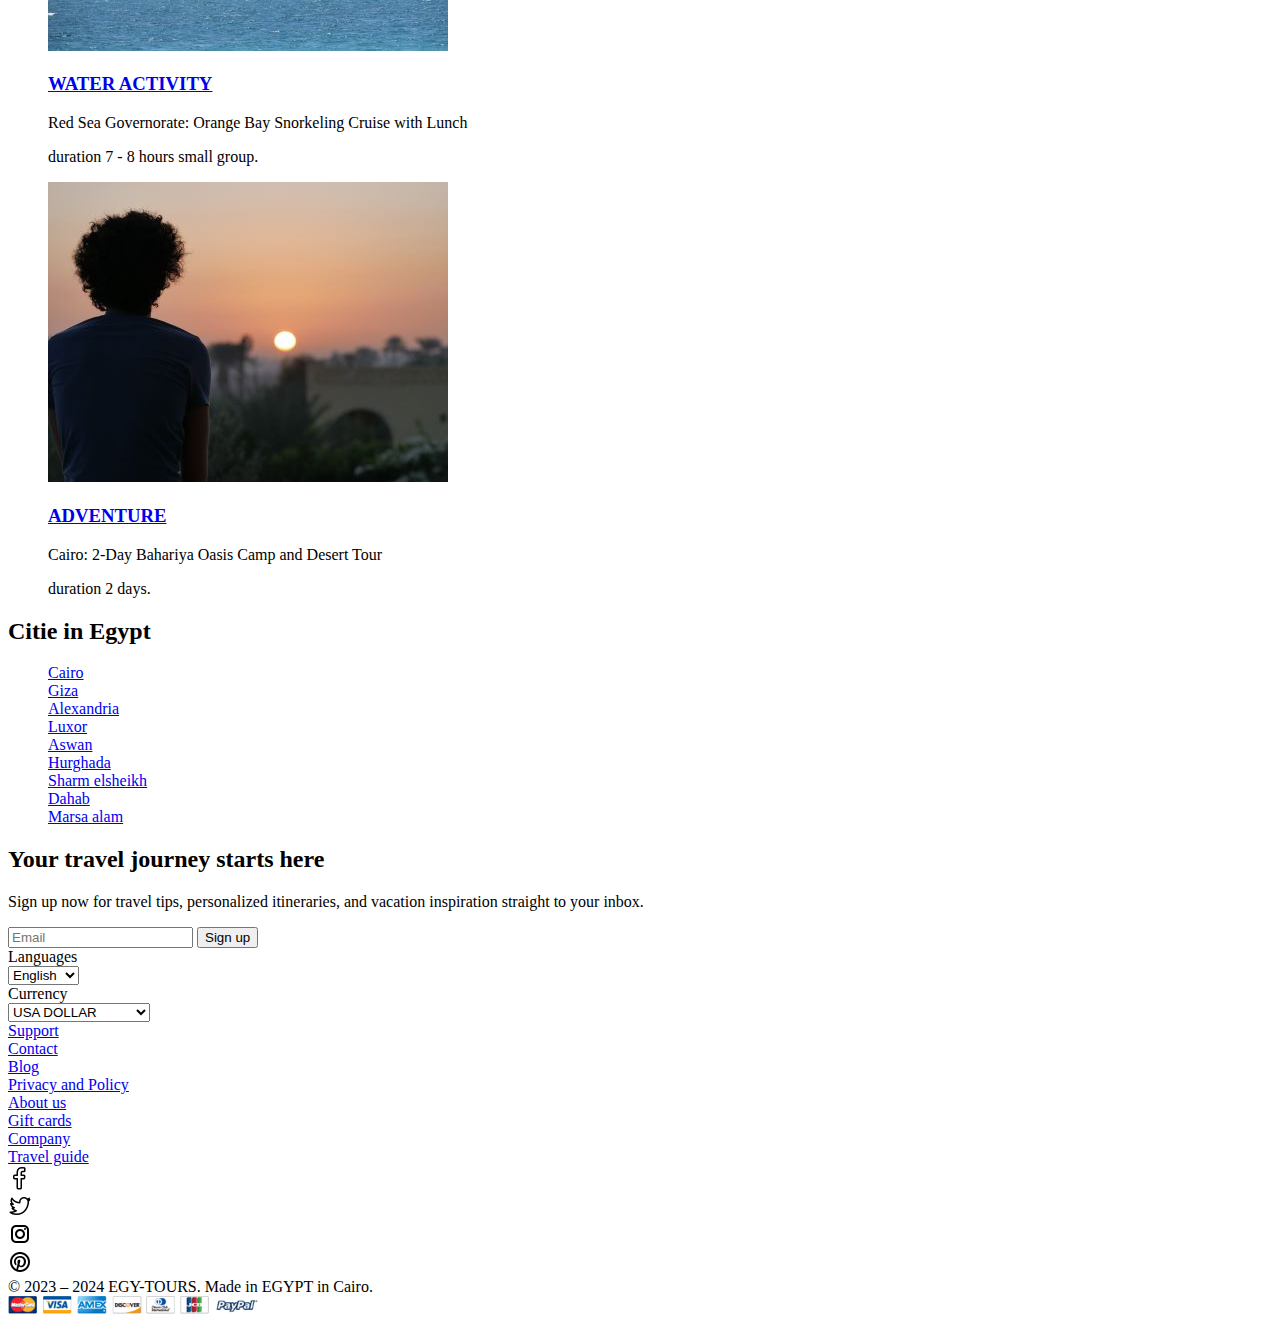
==== commit 15a2b8c2: "Update index.html" ====
--- a/index.html
+++ b/index.html
@@ -15,893 +15,7 @@
         <link rel="stylesheet" href="css-stylesheet/styleesheet.css" type="text/css"/>
         <!--stylesheet internal-->
         <style type="text/css">
-            @font-face{
-    src: url("../fonts/Sen/Sen-Bold.ttf");
-    font-family: "mom";
-    font-weight: 600;
-}
-@font-face{
-    src: url("../fonts/Sen/Sen-ExtraBold.ttf");
-    font-family: "mom";
-    font-weight: 900;
-}
-@font-face{
-    src: url("../fonts/Sen/Sen-Regular.ttf");
-    font-family: "mom";
-    font-weight: 200;
-}
-body{
-    font-size: 16px;
-    font-family:"mom", sans-serif;
-    font-weight: bold;
-    text-align: center;
-    margin: 0px;
-    
-}
-/*  header display flex*/
-header{
-    display: flex;
-    flex-direction: row;
-    flex-wrap: nowrap;
-    justify-content: space-between;
-}
-/* nav bar style*/
-#nav{
-    width:80%;
-    max-width: 700px;
-    display: flex;
-    flex-direction: row;
-    justify-content: space-evenly;
-    align-content: center;
-    margin: 10px;
-    padding: 10px;
-    box-sizing: border-box;
-}
-li{
-    align-self:center;
-    list-style: none;
-    width:20%;
-    max-width: 150px;
-    min-width: 100px;
-    margin: 5px;
-    padding: 5px;
-    box-sizing: border-box;
-   
-}
-a{
-    font-family: "mom", sans-serif;
-    font-weight: 600;
-    text-decoration: none;
-    transition-property:border ;
-    transition-duration: 1s;
-    transition-timing-function: cubic-bezier(0.1, 0.82, 0.165, 1);
-}
-a:link{
-    color: rgb(0, 0, 0);
-}
-a:visited{
-    color: rgb(4, 17, 84);
-}
-#nav a:hover{
-    border-bottom:5px solid black;
-    padding-bottom: 5px;
-}
-a img{
-   vertical-align: bottom;
-   margin-right:10px ;
-}
-/* signup button*/
-#sign-up{
-    border-radius:20px 20px;
-    background-color: rgb(12, 12, 203);
-    font-family: "mom", sans-serif;
-    font-weight: 600;
-}
-#sign-up a{
-    color: white;
-    vertical-align: middle;
-}
-#sign-up a:hover {
-    border: 0px;
-    background-color: rgb(7, 7, 97);
-}
-/*logo of page*/
-#logo{
-    text-align: left;
-    width: 30%;
-    max-width: 100px;
-    min-width: 70px;
-    margin: 10px;
-    padding: 10px;
-    box-sizing: border-box;
-}
-#logo img{
-    width:100%;
-}
-/* body contnet search*/
-#intro{
-    width: 100%;
-    height: 500px;
-    background-image: url("../egypt-tours/images/giza-2.jpg");
-    background-repeat: no-repeat;
-    background-size:cover;
-    
-}
-
-form{
-    margin: 10px auto ;
-}
-#search-1{
-    width: 70%;
-    max-width: 700px;
-    min-width: 400px;
-    max-height: 80px;
-    min-height: 60px;
-    text-align: left;
-    padding-left: 60px;
-    margin: 40px;
-    border-radius: 30px;
-    box-sizing: border-box;
-    font-family: "mom", sans-serif;
-    font-weight: 600;
-    font-size: 1.2em;
-    background-image: url("../egypt-tours/images/icons/search-1.png");
-    background-repeat: no-repeat;
-    background-position: 15px 15px;
-    color: black;
-}
-#search-2{
-    width:100px;
-    text-align: center;
-    font-family: "mom", sans-serif;
-    font-size: 1.2em;
-    font-weight: 600;
-    color: white;
-    background-color: blue;
-    border-radius: 20px;
-    max-height: 60px;
-    min-height: 40px;
-}
-h1{
-    position: relative;
-    top:50px;
-    left: 200px;
-    width: 50%;
-    max-width: 500px;
-    min-width: 300px;
-    padding: 20px;
-    box-sizing: border-box;
-    text-align: left;
-    font-family: "mom", sans-serif;
-    font-weight: 900;
-    font-size: 3em;
-    color: white;
-}
-/* fig-1 first figure of images */
-h2{
-    text-align: left;
-    font-size: 2em;
-    font-family: "mom", sans-serif;
-    font-weight: 600;
-    margin: 30px;
-    padding: 30px;
-    box-sizing: border-box;
-}
-.fig-1{
-    display:flex;
-    flex-direction: row;
-    flex-wrap: wrap;
-    justify-content:flex-start;
-    margin: 20px;
-    padding: 20px;
-    box-sizing: border-box;
-}
-.trips{
-    position: relative;
-    text-align: left;
-    display: flex;
-    flex-direction: column;
-    align-content: space-between;
-    width: 20%;
-    height: 100%;
-    max-width: 500px;
-    min-width: 250px;
-    max-height: 800px;
-    min-height: 500px;
-    margin: 20px;
-    padding: 20px;
-    box-sizing: border-box;
-    box-shadow: 3px 3px 5px 5px rgb(166, 164, 164);
-    border-radius:20px ;
-    
-}
-.trips img{
-    align-items: flex-start;
-    width: 100%;
-    max-width: 250;
-    min-width: 200px;
-    max-height: 250px;
-    min-height: 200px;
-    border-radius: 10px;   
-}
-
-.pra{
-    position: absolute;
-    top: 220px;
-    align-items:center;
-    margin: 10px;
-    padding: 10px;
-}
-/*Avaliable activites in egypt*/
-.activites{
-    border-top: 2px solid rgb(166, 164, 164);
-    margin: 20px;
-    padding: 20px;
-}
-.fig-2{
-    
-    display:flex;
-    flex-direction: row;
-    flex-wrap: wrap;
-    justify-content:flex-start;
-    margin: 20px;
-    padding: 20px;
-    box-sizing: border-box;
-}
-.activites li{
-    border:2px solid rgb(16, 16, 162);
-    border-radius: 10px;
-    text-align: center;
-}
-.activites img{
-    vertical-align: bottom;
-}
-/* section of cities in egypt*/
-.cities{
-    border-top: 2px solid rgb(166, 164, 164);
-    margin: 20px;
-    padding: 20px;
-}
-.cities div{
-    width: 25%;
-    max-width: 400px;
-    min-width: 300px;
-    max-height: 400px;
-    min-height: 300px;
-    border-radius: 20px;
-    display: flex;
-    flex-direction: column;
-    justify-content: center;
-    margin: 10px;
-    padding: 10px;
-    box-sizing: border-box;
-}
-.cities a{
-    align-items:center ;
-    color: rgb(7, 62, 110);
-    font-family: "mom", sans-serif;
-    font-weight: 600;
-    font-size: 2em;
-}
-.fig-3{
-    display:flex;
-    flex-direction: row;
-    flex-wrap: wrap;
-    justify-content:flex-start;
-    margin: 20px;
-    padding: 20px;
-    box-sizing: border-box;
-}
-#cairo{
-    max-width: 400px;
-    min-width: 250px;
-    background-image: url("../egypt-tours/images/paragrap-images/cairo.jpg");
-    background-repeat: no-repeat;
-    background-size:cover;
-    
-    
-}
-#giza{
-    max-width: 400px;
-    min-width: 250px;
-    background-image: url("../egypt-tours/images/paragrap-images/giza.jpg");
-    background-repeat: no-repeat;
-    background-size:cover;
-   
-    
-}
-
-#alexandria{
-    max-width: 400px;
-    min-width: 250px;
-    background-image: url("../egypt-tours/images/paragrap-images/alexandria-1.jpg");
-    background-repeat: no-repeat;
-    background-size:cover;
-    
-}
-#luxor{
-    width: 25%;
-    max-width: 400px;
-    min-width: 250px;
-    background-image: url("../../egypt-tours/images/paragrap-images/luxor-3.jpg");
-    background-repeat: no-repeat;
-    background-size:cover;
-    
-    
-}
-#aswan{
-    max-width: 500px;
-    min-width: 250px;
-    background-image: url("../egypt-tours/images/paragrap-images/aswan-2.jpg");
-    background-repeat: no-repeat;
-    background-size:cover;
-    
-    
-}
-#hurghada{
-    max-width: 400px;
-    min-width: 250px;
-    background-image: url("../egypt-tours/images/paragrap-images/hurghada.jpg");
-    background-repeat: no-repeat;
-    background-size:cover;
-    
-    
-}
-#sharm{
-    max-width: 400px;
-    min-width: 250px;
-    background-image: url("../egypt-tours/images/paragrap-images/sharm.jpg");
-    background-repeat: no-repeat;
-    background-size:cover;
-    
-    
-}
-#dahab{
-    max-width: 400px;
-    min-width: 250px;
-    background-image: url("../egypt-tours/images/paragrap-images/dahab.jpg");
-    background-repeat: no-repeat;
-    background-size:cover;
-    
-    
-}
-#marsa{
-    max-width: 400px;
-    min-width: 250px;
-    background-image: url("../egypt-tours/images/paragrap-images/marsaalam.jpg");
-    background-repeat: no-repeat;
-    background-size:cover;
-    
-}
-/* last section of mainbody*/
-#reserv{
-    position: relative;
-    max-height: 700px;
-    min-height: 300px;
-    margin: 10px;
-    padding: 10px;
-    box-sizing: border-box;
-    background-image: url("../egypt-tours/images/sea.jpg");
-    background-repeat: no-repeat;
-    background-size: 50% 100%;
-    background-color: rgba(151, 192, 255, 0.762);
-    border-radius: 20px;
-    border-bottom:2px solid rgb(166, 164, 164);
-}
-#reserv h2{
-    margin: 0px;
-    padding: 0px;
-}
-
-#reserv-email{
-    position: absolute;
-    left: 50%;
-    margin: 10px;
-    padding: 10px;
-    box-sizing: border-box;
-    text-align: left;
-}
-#email-address{
-    width: 100%;
-    max-width: 400px;
-    min-width: 250px;
-    height: 40px;
-    border-radius: 10px;
-}
-#button{
-    font-family: "mom", sans-serif;
-    font-weight: 600;
-    width: 20%;
-    max-width: 100px;
-    min-width: 80px;
-    height: 40px;
-    background-color: rgb(0, 0, 255);
-    border-radius: 10px;
-    margin: 10px;
-    padding: 10px;
-    box-sizing: border-box;
-    color: white;
-}
-/* footer of page*/
-#footer{
-    width:100%;
-    display: flex;
-    flex-direction: row;
-    flex-wrap: wrap;
-    justify-content: space-evenly;
-    margin-top: 50px;
-    padding: 10px;
-    border-top: 2px solid rgb(166, 164, 164);
-    background-image: linear-gradient(to bottom, rgb(4, 13, 79), rgb(94, 143, 250));
-    color: rgb(255, 255, 255);
-    font-family: "mom", sans-serif;
-    font-weight: 600;
-}
-#footer a {
-    color: rgb(255, 255, 255);
-}
-#footer div{
-    margin: 10px;
-    padding: 10px;
-    text-align: left;
-    
-}
-select{
-    padding: 10px;
-    width: 25%;
-    max-width: 700px;
-    min-width: 250px;
-    height: 40px;
-    border-radius: 10px;
-    box-sizing: border-box;
-}
-
-.socialmedia{
-    display: flex;
-    flex-direction: row;
-    flex-wrap: wrap;
-    align-self: flex-end;
-    
-}
-.payment{
-    max-width: 300px;
-    min-width: 250px;
-
-}
-#privacy{
-    align-self: flex-end;
-}
-/* login form*/
-#log-in-1{
-    font-family: "mom", sans-serif;
-    font-weight: 600;
-    margin: 50px;
-    display: flex;
-    flex-direction: column;
-    align-content:space-between;
-   
-}
-#log-in-1 div{
-    margin: 10px;
-    padding: 10px;
-}
-fieldset{
-    width: 80%;
-    max-width: 500px;
-    min-width: 400px;
-    margin: 5px auto;
-    box-sizing: border-box;
-    border-radius: 20px;
-    background-image:linear-gradient(to bottom, rgb(46, 5, 123), rgb(122, 70, 255)) ;
-}
-#log-in-1 input{
-    width: 30%;
-    max-width: 500px;
-    min-width: 400px;
-    padding: 10px 10px 10px 50px;
-    box-sizing: border-box;
-    border-top:  transparent ;
-    border-right: transparent;
-    border-left: transparent;
-    border-bottom: 2px solid rgb(162, 162, 162);
-    border-radius: 10px;
-    font-size: 1.2;
-    font-weight: bold;
-}
-#log-in-1 h2{
-    margin: 0px;
-    padding: 5px;
-    font-size: 1.8em;
-    text-align: center;
-    color: rgb(7, 154, 253);
-}
-#log-in-1 p{
-    text-align: center;
-    color: rgb(175, 177, 179);
-}
-#user input{
-    background-image: url("../images/icons/mail.png");
-    background-repeat: no-repeat;
-    background-position:  left;
-}
-#psw input{
-    background-image: url("../images/icons/lock.png");
-    background-repeat: no-repeat;
-    background-position:  left;
-}
-#rem-1{
-    display: flex;
-    flex-direction: row;
-    flex-wrap: nowrap;
-    justify-content:space-between;
-    color: rgb(255, 255, 255);
-}
-#rem-1 a{
-    color: rgb(255, 255, 255);
-}
-#rem-1 input{
-    align-self: flex-start;
-    width: 30px;
-    max-width: 20px;
-    min-width: 10px;
-}
-
-#submit-1 input{
-    text-align: center;
-    padding: 20px;
-    box-sizing: border-box;
-    border: 2px solid rgb(104, 117, 211);
-    border-radius: 20px;
-    background-color: rgb(40, 40, 116);
-    color: rgb(255, 255, 255);
-    font-size: 1.2em;
-
-}
-/*sign-up form*/
-#sign-up-1{
-    font-family: "mom", sans-serif;
-    font-weight: 600;
-    margin: 50px;
-    display: flex;
-    flex-direction: column;
-    align-content:space-between;
-}
-#sign-up-1 input{
-    width: 30%;
-    max-width: 500px;
-    min-width: 400px;
-    padding: 10px 10px 10px 50px;
-    box-sizing: border-box;
-    border-top:  transparent ;
-    border-right: transparent;
-    border-left: transparent;
-    border-bottom: 2px solid rgb(162, 162, 162);
-    border-radius: 10px;
-    font-size: 1.2;
-    font-weight: bold;
-}
-#sign-up-1 div{
-    margin: 10px;
-    padding: 10px;
-}
-#sign-up-1 h2{
-    margin: 0px;
-    padding: 5px;
-    font-size: 1.8em;
-    text-align: center;
-    color: rgb(7, 154, 253);
-}
-#policy-1{
-    display: flex;
-    flex-direction: row;
-    flex-wrap: nowrap;
-    justify-content:space-between;
-    color: rgb(255, 255, 255);
-}
-#policy-1 input{
-    align-self:flex-start;
-    width: 30px;
-    max-width: 20px;
-    min-width: 10px;
-}
-#policy-1 label{
-    text-align: left;
-    margin-left:10px ;
-}
-#submit-2 input{
-    text-align: center;
-    padding: 20px;
-    box-sizing: border-box;
-    border: 2px solid rgb(104, 117, 211);
-    border-radius: 20px;
-    background-color: rgb(40, 40, 116);
-    color: rgb(255, 255, 255);
-    font-size: 1.2em;
-}
-/* responsive for mobile 0-500px*/
-@media only screen and (max-width: 500px){
-    body{
-        font-size:12px;}
-    #wish,#cart, #log-in, #help{
-        display: none;
-    }
-    #logo{
-        max-width: 60px;
-        min-width: 50px;
-    }
-    li{
-        max-width: 50px;
-        min-width: 30px;
-        margin: 2px;
-        padding: 2px;
-        box-sizing: border-box;
-    }
-    #nav{
-        max-width: 300px;
-        min-width: 200px;
-    }
-    .fig-1{
-        justify-content: space-around;
-    }
-    .fig-2{
-        justify-content: space-around;
-    }
-    .fig-3{
-        justify-content: space-around;
-    }
-    #intro{
-        width: 100%;
-        max-width: 500px;
-        min-width: 200px;
-        height: 500px;
-        background-image: url("../egypt-tours/images/giza-2.jpg");
-        background-repeat: no-repeat;
-        background-size:cover;
-        
-       
-    }
-    #search-1{
-        max-width: 300px;
-        min-width: 200px;
-    }
-    h1{
-        position: static;
-        
-    }
-    .pra{
-        position: static;
-    }
-    .activites ul{
-        display: none;
-    }
-    
-    #forms select{
-        
-        max-width: 300px;
-        min-width: 200px;
-    }
-    
-    
-    
-    
-}
-/*responsive from 500*/
-@media only screen and (min-width: 500px){
-    body{
-        font-size:14px;
-       
-    }
-    #wish,#cart, #log-in, #help{
-        display: none;
-    }
-    li{
-        max-width: 50px;
-        min-width: 30px;
-        margin: 2px;
-        padding: 2px;
-        box-sizing: border-box;
-    }
-    .activites ul{
-        display: none;
-    }
-    .fig-3{
-        justify-content: center;
-    }
-    .trips{
-        margin: 20px auto;
-    }
-     #log-in-1 h2 {
-        font-size: 1.3em;
-    }
-
-    #log-in-1 p {
-        font-size: 1.2em;
-    }
-
-    fieldset {
-        width: 100%;
-
-    }
-
-    #log-in-1 input {
-        max-width: 600px;
-        min-width: 400px;
-    }
-
-    #rem-1 input {
-        width: 20px;
-        max-width: 15px;
-        min-width: 10px;
-    }
-    #rem-1{
-        justify-content: space-around;
-    }
-    #sign-up-1 h2{
-        font-size: 1.3em;
-    }
-    #sign-up-1 label{
-        font-size: 1.2em;
-        
-    }
-    #sign-up-1 input{
-        max-width: 600px;
-        min-width: 400px;
-    }
-    #policy-1 input{
-        width: 20px;
-        max-width: 15px;
-        min-width: 10px;
-    }
-   
-   
-}
-@media only screen and (min-width: 800px){
-    body{
-        font-size:16px;
-       
-    }
-    #wish,#cart, #log-in, #help{
-        display:inline;
-    }
-    li{
-        align-self:center;
-        list-style: none;
-        width:20%;
-        max-width: 150px;
-        min-width: 100px;
-        margin: 5px;
-        padding: 5px;
-        box-sizing: border-box;
-       
-    }
-    .activites ul{
-        display: flex;
-    }
-    .trips{
-        margin: 20px;
-    }
-    .fig-1{
-        justify-content: space-between;
-    }
-    
-   
-}
-@media only screen and (max-width: 700px){
-    body{
-        font-size: 13px;
-    }
-   
-    #reserv{
-        position: static;
-        background-image: none;
-        max-height: 500px;
-        min-height: 300px;
-        margin: 10px;
-        padding: 10px;
-    }
-    #reserv-email{
-        position: static;
-        margin: 5px;
-        padding: 5px;
-    }
-    #email-address{
-        width: 60%;
-        max-width: 600px;
-        min-width: 200px;
-    }
-    #log-in-1 h2{
-        font-size: 1.3em;
-    }
-    #log-in-1 p{
-        font-size: 1.2em;
-    }
-    fieldset{
-        width: 100%;
-        max-width: 500px;
-        min-width: 300px;
-        
-    }
-    #log-in-1 input{
-       
-        max-width: 300px;
-        min-width: 230px;
-    }
-    #rem-1 input{
-        
-        width: 20px;
-        max-width: 10px;
-        min-width: 5px;
-    
-    }
-    #sign-up-1 h2{
-        font-size: 1.3em;
-    }
-    #sign-up-1 label{
-        font-size: 1.2em;
-        
-    }
-    #sign-up-1 input{
-        max-width: 300px;
-        min-width: 230px;
-    }
-    #policy-1 input{
-        width: 30px;
-        max-width: 20px;
-        min-width: 10px;
-    }
-}
-@media only screen and (width: 540px){
-    body{
-        font-size: 10px;
-    }
-    #log-in-1 h2 {
-            font-size: 1.3em;
-        }
-    
-        #log-in-1 p {
-            font-size: 1.2em;
-        }
-    
-        fieldset {
-            width: 100%;
-    
-        }
-    
-        #log-in-1 input {
-            max-width: 400px;
-            min-width: 300px;
-        }
-    
-        #rem-1 input {
-            width: 20px;
-            max-width: 15px;
-            min-width: 10px;
-        }
-        #rem-1{
-            justify-content: space-around;
-        }
-        #sign-up-1 h2{
-            font-size: 1.3em;
-        }
-        #sign-up-1 label{
-            font-size: 1.2em;
-            
-        }
-        #sign-up-1 input{
-            max-width: 400px;
-            min-width: 300px;
-        }
-        #policy-1 input{
-            width: 20px;
-            max-width: 15px;
-            min-width: 10px;
-        }
-}
-
-
-
-
-            
+         
         </style>
         <!--script of javascripts code-->
         <script>
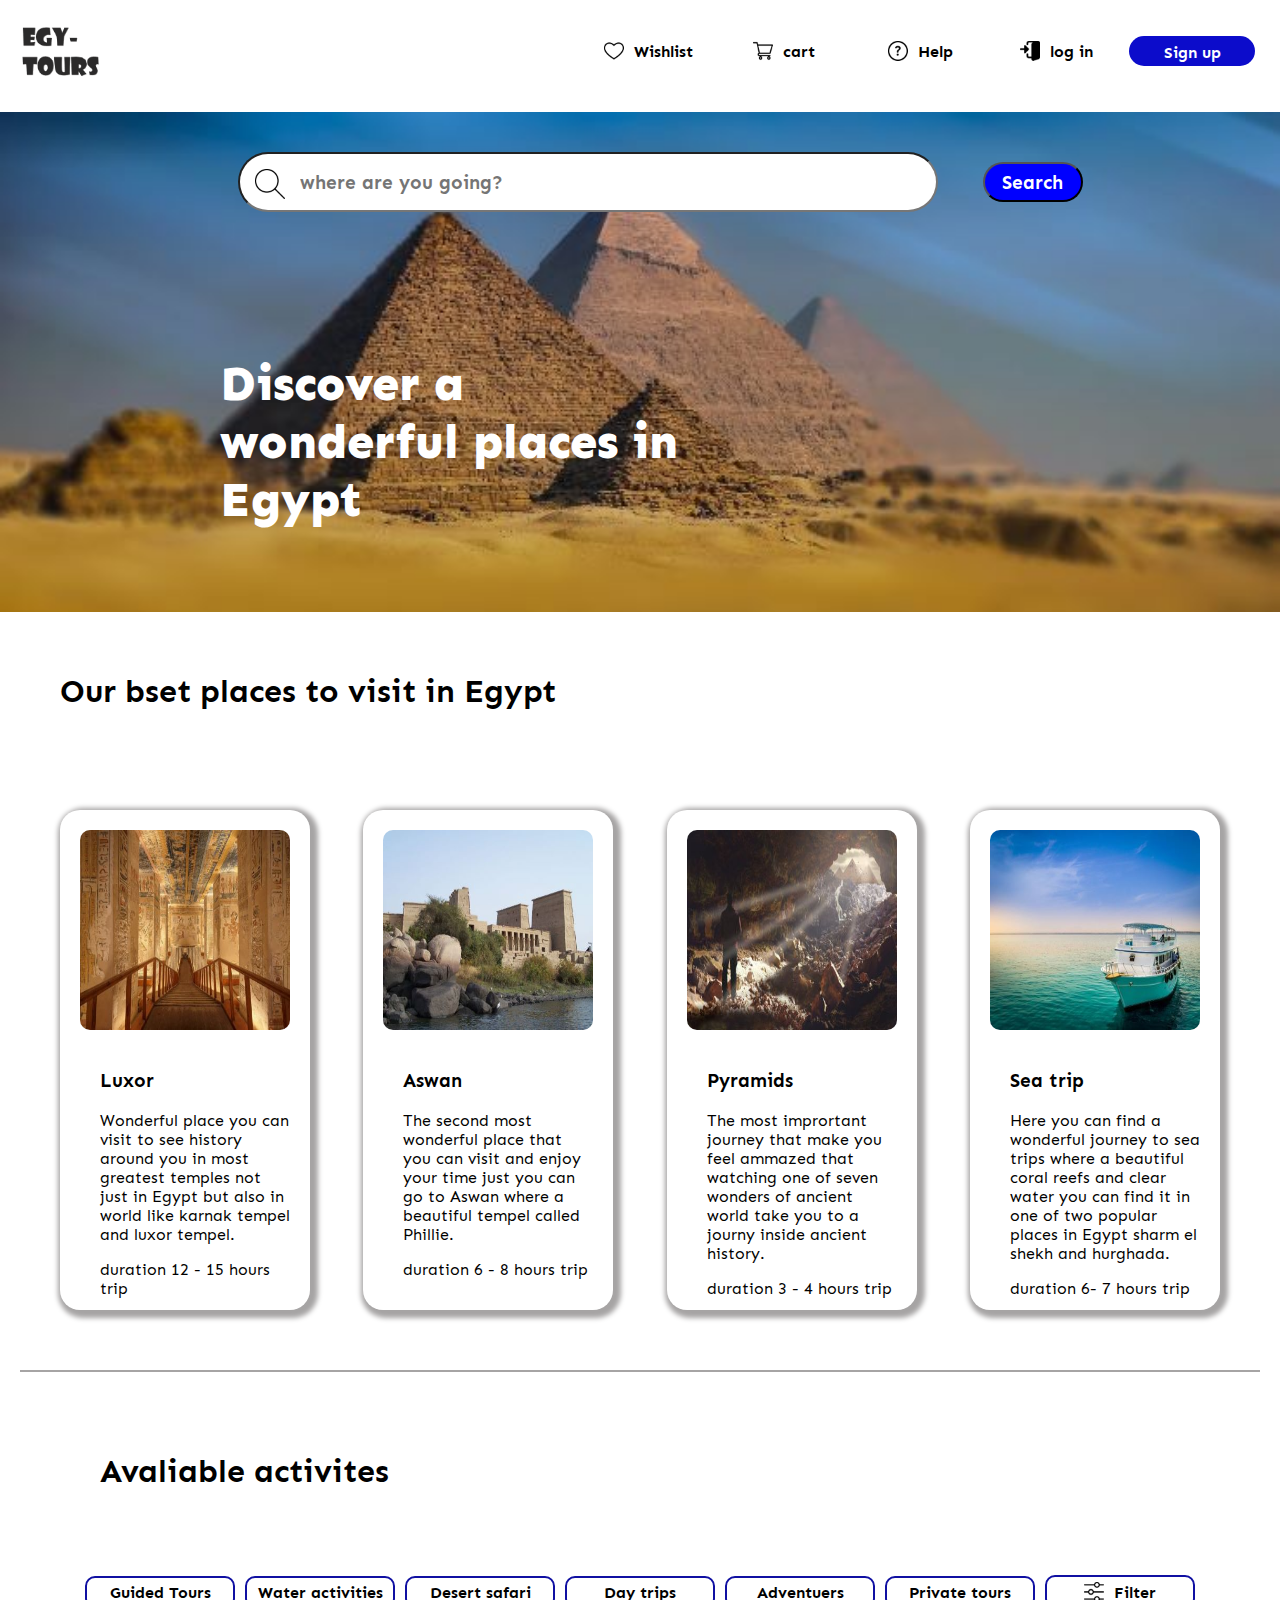
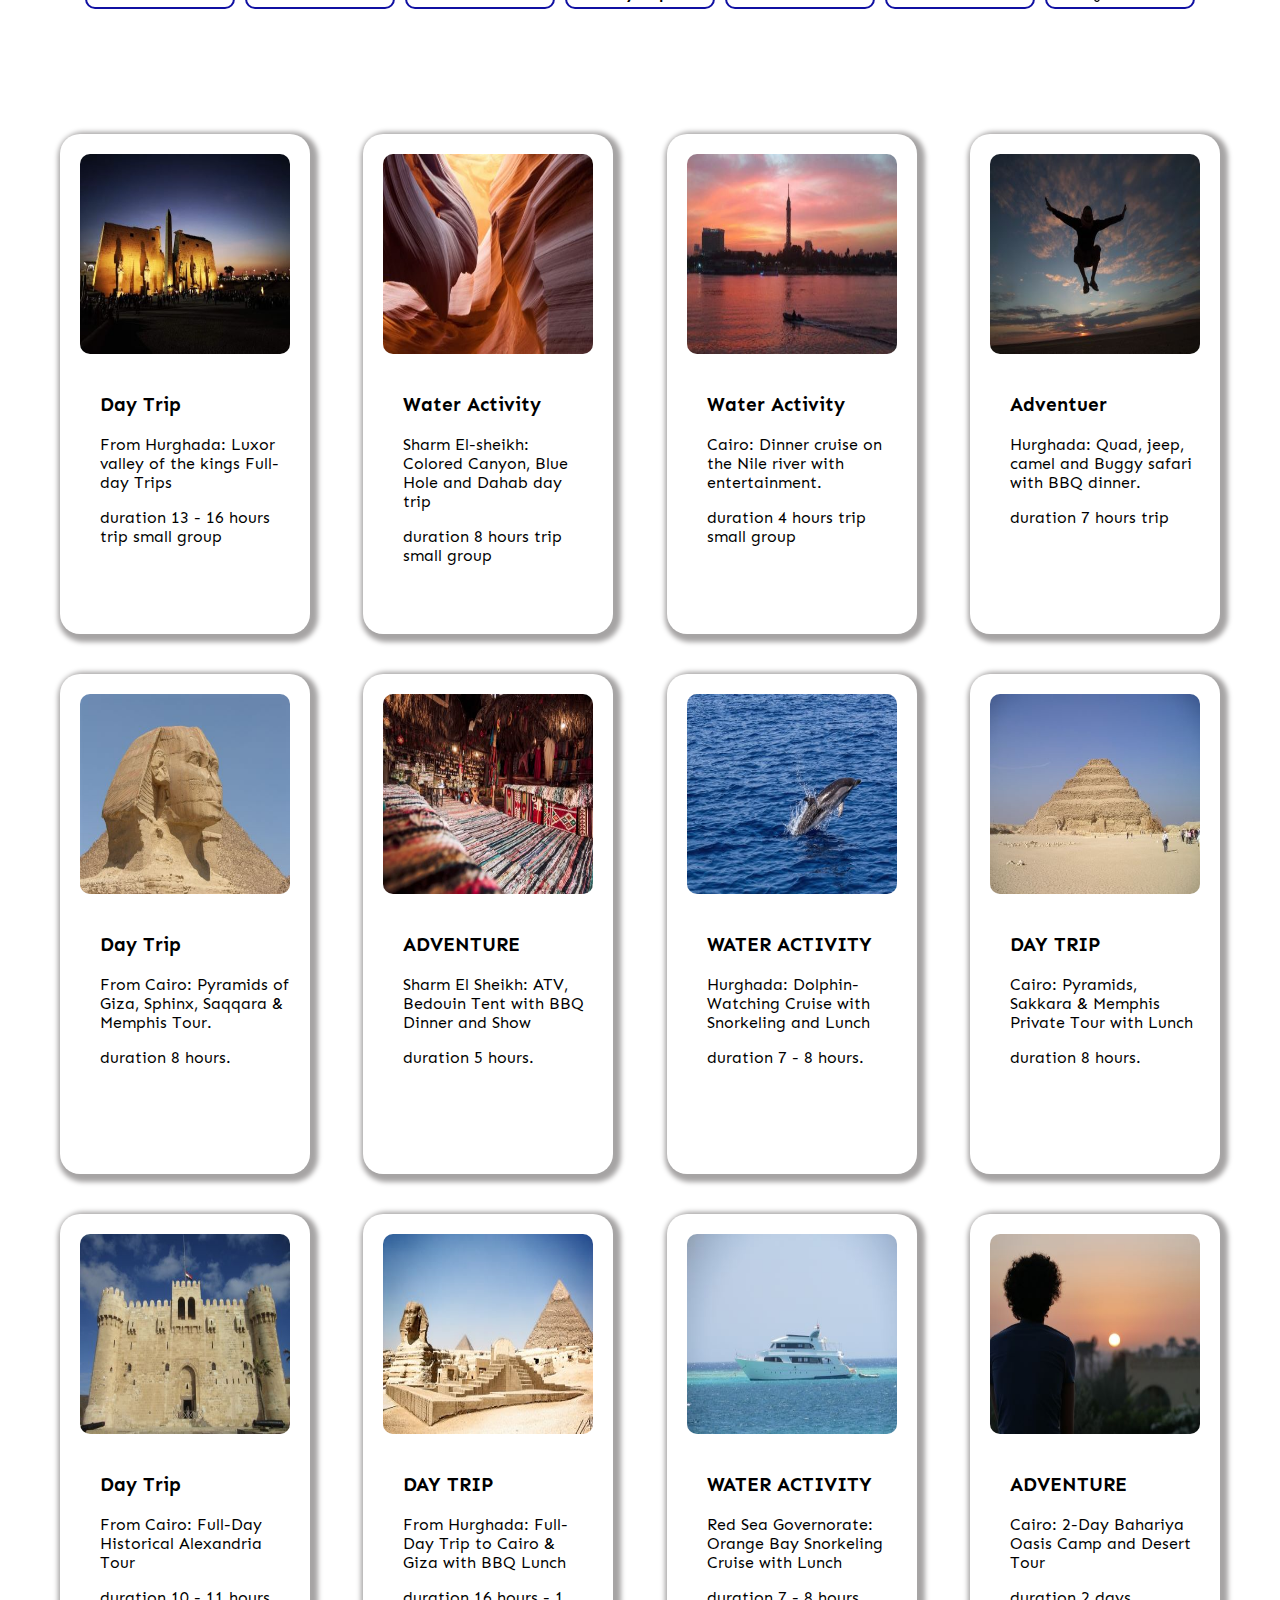
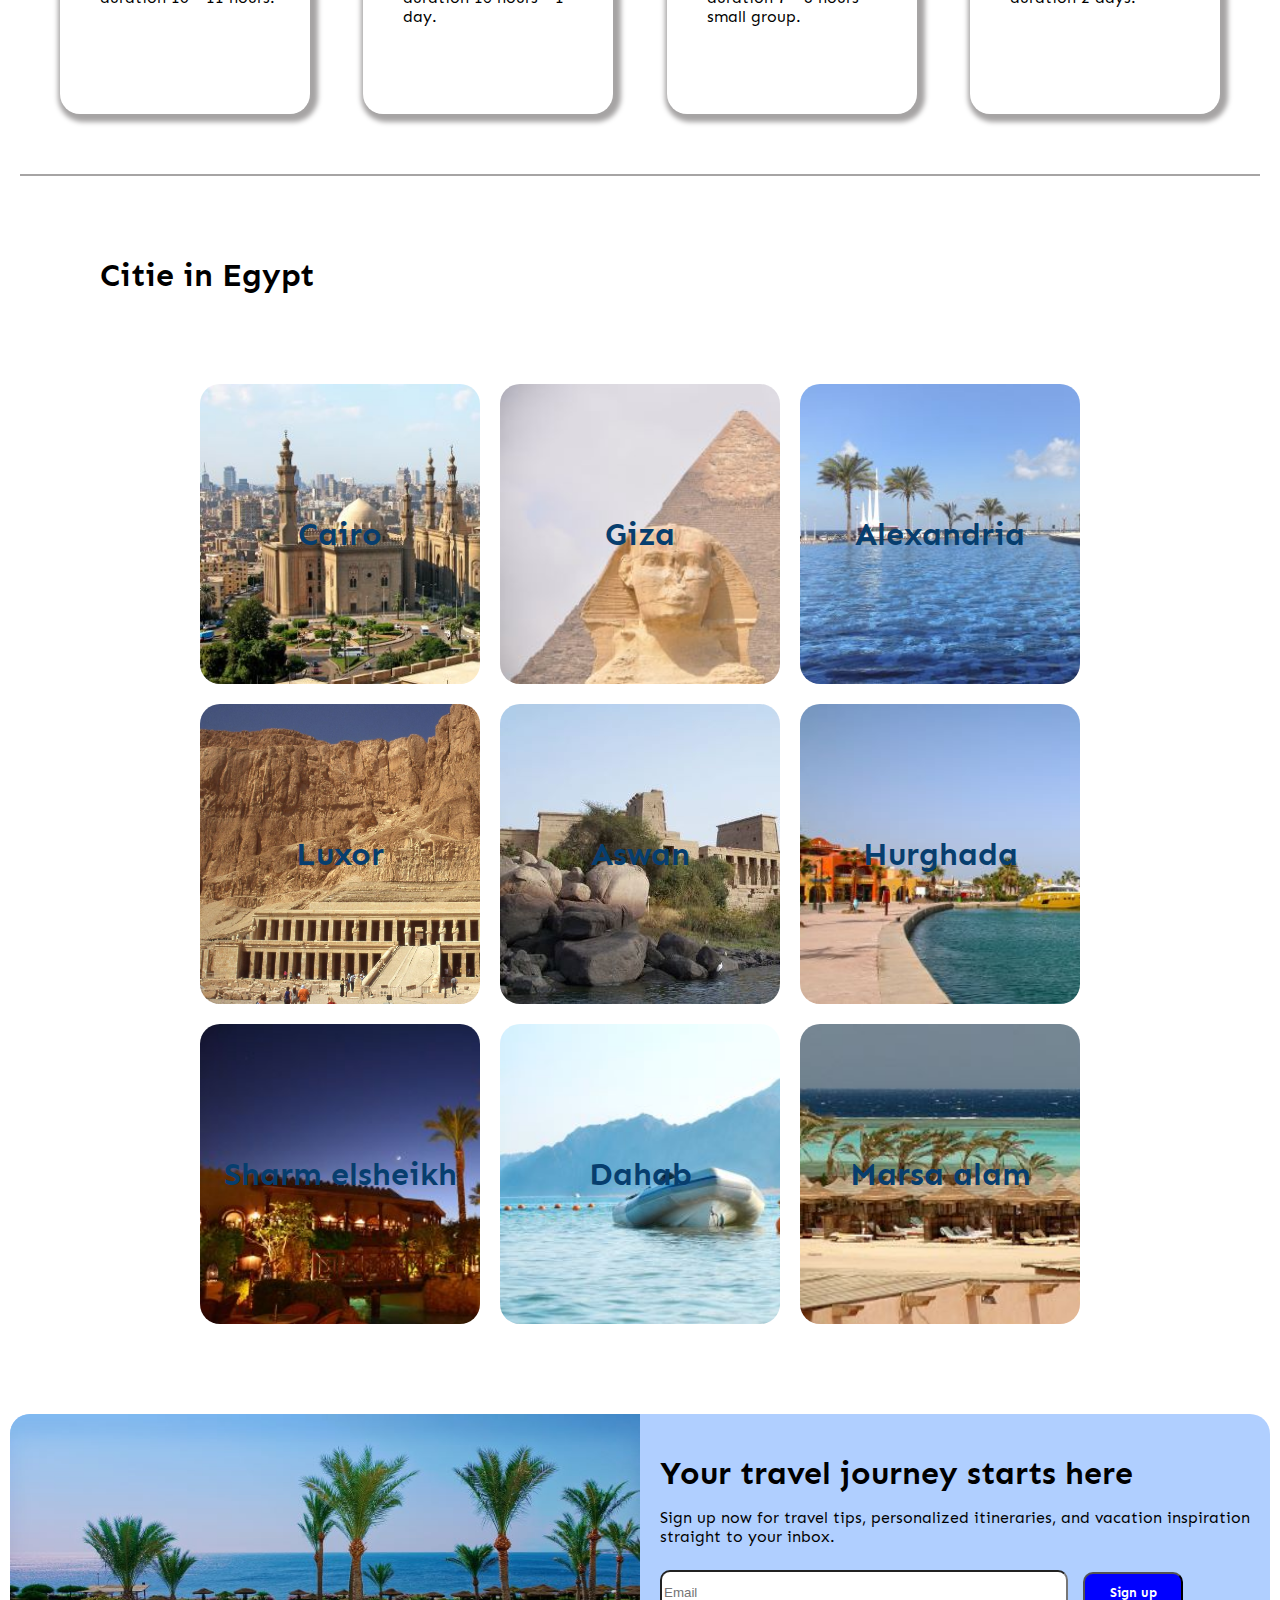
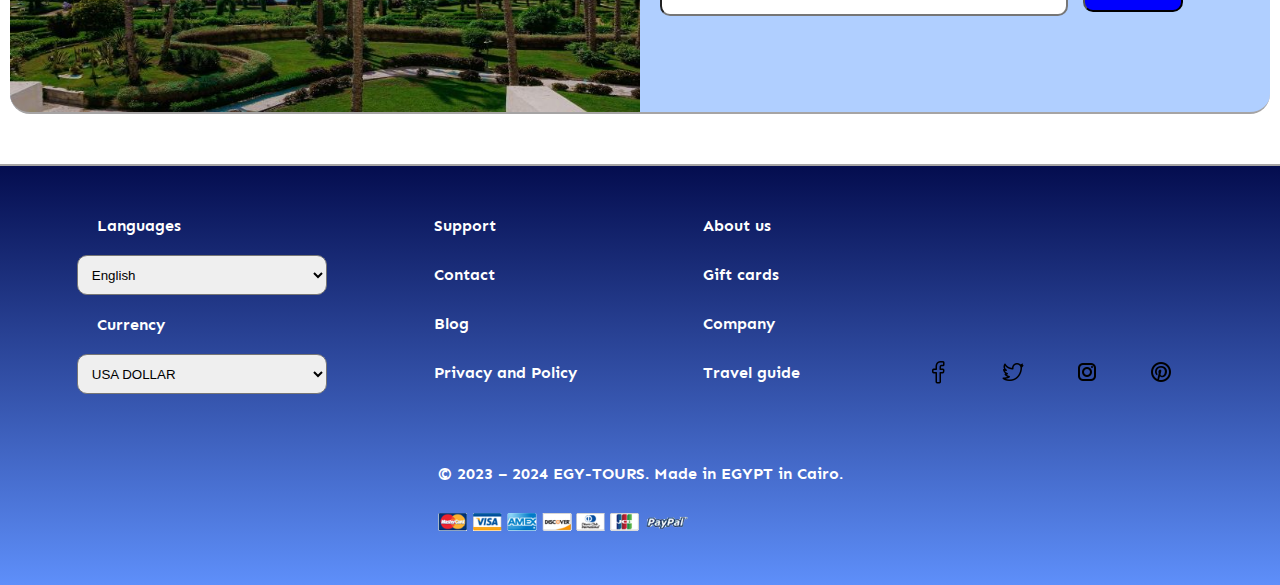
==== commit 600b98e1: "Update index.html" ====
--- a/index.html
+++ b/index.html
@@ -12,10 +12,845 @@
         <meta name="author" content="mohamed saad"/>
         <meta http-equiv="pragma" content="no-cache"/>
         <!--links of stylesheet and frameworks external-->
-        <link rel="stylesheet" href="css-stylesheet/styleesheet.css" type="text/css"/>
+        <link rel="stylesheet" href="egypt-tours/css-stylesheet/styleesheet.css" type="text/css"/>
         <!--stylesheet internal-->
         <style type="text/css">
-         
+            @font-face{
+    src: url("../fonts/Sen/Sen-Bold.ttf");
+    font-family: "mom";
+    font-weight: 600;
+}
+@font-face{
+    src: url("../fonts/Sen/Sen-ExtraBold.ttf");
+    font-family: "mom";
+    font-weight: 900;
+}
+@font-face{
+    src: url("../fonts/Sen/Sen-Regular.ttf");
+    font-family: "mom";
+    font-weight: 200;
+}
+body{
+    font-size: 16px;
+    font-family:"mom", sans-serif;
+    font-weight: 200;
+    text-align: center;
+    margin: 0px;
+    
+}
+/*  header display flex*/
+header{
+    display: flex;
+    flex-direction: row;
+    flex-wrap: nowrap;
+    justify-content: space-between;
+}
+/* nav bar style*/
+#nav{
+    width:80%;
+    max-width: 700px;
+    display: flex;
+    flex-direction: row;
+    justify-content: space-evenly;
+    align-content: center;
+    margin: 10px;
+    padding: 10px;
+    box-sizing: border-box;
+}
+li{
+    align-self:center;
+    list-style: none;
+    width:20%;
+    max-width: 150px;
+    min-width: 100px;
+    margin: 5px;
+    padding: 5px;
+    box-sizing: border-box;
+   
+}
+a{
+    font-family: "mom", sans-serif;
+    font-weight: 600;
+    text-decoration: none;
+    transition-property:border ;
+    transition-duration: 1s;
+    transition-timing-function: cubic-bezier(0.1, 0.82, 0.165, 1);
+}
+a:link{
+    color: rgb(0, 0, 0);
+}
+a:visited{
+    color: rgb(4, 17, 84);
+}
+#nav a:hover{
+    border-bottom:5px solid black;
+    padding-bottom: 5px;
+}
+a img{
+   vertical-align: bottom;
+   margin-right:10px ;
+}
+/* signup button*/
+#sign-up{
+    border-radius:20px 20px;
+    background-color: rgb(12, 12, 203);
+    font-family: "mom", sans-serif;
+    font-weight: 600;
+}
+#sign-up a{
+    color: white;
+    vertical-align: middle;
+}
+#sign-up a:hover {
+    border: 0px;
+    background-color: rgb(7, 7, 97);
+}
+/*logo of page*/
+#logo{
+    text-align: left;
+    width: 30%;
+    max-width: 100px;
+    min-width: 70px;
+    margin: 10px;
+    padding: 10px;
+    box-sizing: border-box;
+}
+#logo img{
+    width:100%;
+}
+/* body contnet search*/
+#intro{
+    width: 100%;
+    height: 500px;
+    background-image: url("../images/giza-2.jpg");
+    background-repeat: no-repeat;
+    background-size:cover;
+    
+}
+
+form{
+    margin: 10px auto ;
+}
+#search-1{
+    width: 70%;
+    max-width: 700px;
+    min-width: 400px;
+    max-height: 80px;
+    min-height: 60px;
+    text-align: left;
+    padding-left: 60px;
+    margin: 40px;
+    border-radius: 30px;
+    box-sizing: border-box;
+    font-family: "mom", sans-serif;
+    font-weight: 600;
+    font-size: 1.2em;
+    background-image: url("../images/icons/search-1.png");
+    background-repeat: no-repeat;
+    background-position: 15px 15px;
+    color: black;
+}
+#search-2{
+    width:100px;
+    text-align: center;
+    font-family: "mom", sans-serif;
+    font-size: 1.2em;
+    font-weight: 600;
+    color: white;
+    background-color: blue;
+    border-radius: 20px;
+    max-height: 60px;
+    min-height: 40px;
+}
+h1{
+    position: relative;
+    top:50px;
+    left: 200px;
+    width: 50%;
+    max-width: 500px;
+    min-width: 300px;
+    padding: 20px;
+    box-sizing: border-box;
+    text-align: left;
+    font-family: "mom", sans-serif;
+    font-weight: 900;
+    font-size: 3em;
+    color: white;
+}
+/* fig-1 first figure of images */
+h2{
+    text-align: left;
+    font-size: 2em;
+    font-family: "mom", sans-serif;
+    font-weight: 600;
+    margin: 30px;
+    padding: 30px;
+    box-sizing: border-box;
+}
+.fig-1{
+    display:flex;
+    flex-direction: row;
+    flex-wrap: wrap;
+    justify-content:flex-start;
+    margin: 20px;
+    padding: 20px;
+    box-sizing: border-box;
+}
+.trips{
+    position: relative;
+    text-align: left;
+    display: flex;
+    flex-direction: column;
+    align-content: space-between;
+    width: 20%;
+    height: 100%;
+    max-width: 500px;
+    min-width: 250px;
+    max-height: 800px;
+    min-height: 500px;
+    margin: 20px;
+    padding: 20px;
+    box-sizing: border-box;
+    box-shadow: 3px 3px 5px 5px rgb(166, 164, 164);
+    border-radius:20px ;
+    
+}
+.trips img{
+    align-items: flex-start;
+    width: 100%;
+    max-width: 250;
+    min-width: 200px;
+    max-height: 250px;
+    min-height: 200px;
+    border-radius: 10px;   
+}
+
+.pra{
+    position: absolute;
+    top: 220px;
+    align-items:center;
+    margin: 10px;
+    padding: 10px;
+}
+/*Avaliable activites in egypt*/
+.activites{
+    border-top: 2px solid rgb(166, 164, 164);
+    margin: 20px;
+    padding: 20px;
+}
+.fig-2{
+    
+    display:flex;
+    flex-direction: row;
+    flex-wrap: wrap;
+    justify-content:flex-start;
+    margin: 20px;
+    padding: 20px;
+    box-sizing: border-box;
+}
+.activites li{
+    border:2px solid rgb(16, 16, 162);
+    border-radius: 10px;
+    text-align: center;
+}
+.activites img{
+    vertical-align: bottom;
+}
+/* section of cities in egypt*/
+.cities{
+    border-top: 2px solid rgb(166, 164, 164);
+    margin: 20px;
+    padding: 20px;
+}
+.cities div{
+    width: 25%;
+    max-width: 400px;
+    min-width: 300px;
+    max-height: 400px;
+    min-height: 300px;
+    border-radius: 20px;
+    display: flex;
+    flex-direction: column;
+    justify-content: center;
+    margin: 10px;
+    padding: 10px;
+    box-sizing: border-box;
+}
+.cities a{
+    align-items:center ;
+    color: rgb(7, 62, 110);
+    font-family: "mom", sans-serif;
+    font-weight: 600;
+    font-size: 2em;
+}
+.fig-3{
+    display:flex;
+    flex-direction: row;
+    flex-wrap: wrap;
+    justify-content:flex-start;
+    margin: 20px;
+    padding: 20px;
+    box-sizing: border-box;
+}
+#cairo{
+    max-width: 400px;
+    min-width: 250px;
+    background-image: url("../images/paragrap-images/cairo.jpg");
+    background-repeat: no-repeat;
+    background-size:cover;
+    
+    
+}
+#giza{
+    max-width: 400px;
+    min-width: 250px;
+    background-image: url("../images/paragrap-images/giza.jpg");
+    background-repeat: no-repeat;
+    background-size:cover;
+   
+    
+}
+
+#alexandria{
+    max-width: 400px;
+    min-width: 250px;
+    background-image: url("../images/paragrap-images/alexandria-1.jpg");
+    background-repeat: no-repeat;
+    background-size:cover;
+    
+}
+#luxor{
+    width: 25%;
+    max-width: 400px;
+    min-width: 250px;
+    background-image: url("../images/paragrap-images/luxor-3.jpg");
+    background-repeat: no-repeat;
+    background-size:cover;
+    
+    
+}
+#aswan{
+    max-width: 500px;
+    min-width: 250px;
+    background-image: url("../images/paragrap-images/aswan-2.jpg");
+    background-repeat: no-repeat;
+    background-size:cover;
+    
+    
+}
+#hurghada{
+    max-width: 400px;
+    min-width: 250px;
+    background-image: url("../images/paragrap-images/hurghada.jpg");
+    background-repeat: no-repeat;
+    background-size:cover;
+    
+    
+}
+#sharm{
+    max-width: 400px;
+    min-width: 250px;
+    background-image: url("../images/paragrap-images/sharm.jpg");
+    background-repeat: no-repeat;
+    background-size:cover;
+    
+    
+}
+#dahab{
+    max-width: 400px;
+    min-width: 250px;
+    background-image: url("../images/paragrap-images/dahab.jpg");
+    background-repeat: no-repeat;
+    background-size:cover;
+    
+    
+}
+#marsa{
+    max-width: 400px;
+    min-width: 250px;
+    background-image: url("../images/paragrap-images/marsaalam.jpg");
+    background-repeat: no-repeat;
+    background-size:cover;
+    
+}
+/* last section of mainbody*/
+#reserv{
+    position: relative;
+    max-height: 700px;
+    min-height: 300px;
+    margin: 10px;
+    padding: 10px;
+    box-sizing: border-box;
+    background-image: url("../images/sea.jpg");
+    background-repeat: no-repeat;
+    background-size: 50% 100%;
+    background-color: rgba(151, 192, 255, 0.762);
+    border-radius: 20px;
+    border-bottom:2px solid rgb(166, 164, 164);
+}
+#reserv h2{
+    margin: 0px;
+    padding: 0px;
+}
+
+#reserv-email{
+    position: absolute;
+    left: 50%;
+    margin: 10px;
+    padding: 10px;
+    box-sizing: border-box;
+    text-align: left;
+}
+#email-address{
+    width: 100%;
+    max-width: 400px;
+    min-width: 250px;
+    height: 40px;
+    border-radius: 10px;
+}
+#button{
+    font-family: "mom", sans-serif;
+    font-weight: 600;
+    width: 20%;
+    max-width: 100px;
+    min-width: 80px;
+    height: 40px;
+    background-color: rgb(0, 0, 255);
+    border-radius: 10px;
+    margin: 10px;
+    padding: 10px;
+    box-sizing: border-box;
+    color: white;
+}
+/* footer of page*/
+#footer{
+    display: flex;
+    flex-direction: row;
+    flex-wrap: wrap;
+    justify-content: space-evenly;
+    margin-top: 50px;
+    padding: 10px;
+    border-top: 2px solid rgb(166, 164, 164);
+    background-image: linear-gradient(to bottom, rgb(4, 13, 79), rgb(94, 143, 250));
+    color: rgb(255, 255, 255);
+    font-family: "mom", sans-serif;
+    font-weight: 600;
+}
+#footer a {
+    color: rgb(255, 255, 255);
+}
+#footer div{
+    margin: 10px;
+    padding: 10px;
+    text-align: left;
+    
+}
+select{
+    padding: 10px;
+    width: 25%;
+    max-width: 700px;
+    min-width: 250px;
+    height: 40px;
+    border-radius: 10px;
+    box-sizing: border-box;
+}
+
+.socialmedia{
+    display: flex;
+    flex-direction: row;
+    flex-wrap: wrap;
+    align-self: flex-end;
+    
+}
+.payment{
+    max-width: 300px;
+    min-width: 250px;
+
+}
+#privacy{
+    align-self: flex-end;
+}
+/* login form*/
+#log-in-1{
+    
+    font-family: "mom", sans-serif;
+    font-weight: 600;
+    margin: 50px;
+    display: flex;
+    flex-direction: column;
+    align-content:flex-start;
+   
+}
+#log-in-1 div{
+    margin: 10px auto;
+    padding: 10px;
+    
+}
+fieldset{
+    width: 80%;
+    margin: 5px auto;
+    box-sizing: border-box;
+    border-radius: 20px;
+    background-image:linear-gradient(to bottom, rgb(46, 5, 123), rgb(122, 70, 255)) ;
+}
+#intro-1{
+    width: 70%;
+    
+}
+#log-in-1 input{
+    width: 60%;
+    height: 60px;
+    padding: 10px 10px 10px 50px;
+    box-sizing: border-box;
+    border-top:  transparent ;
+    border-right: transparent;
+    border-left: transparent;
+    border-bottom: 2px solid rgb(162, 162, 162);
+    border-radius: 10px;
+    font-size: 1.2;
+    font-weight: bold;
+}
+#log-in-1 h2{
+    margin: 0px;
+    padding: 5px;
+    font-size: 1.8em;
+    text-align: center;
+    color: rgb(7, 154, 253);
+}
+#log-in-1 p{
+    text-align: center;
+    color: rgb(175, 177, 179);
+}
+#user input{
+    background-image: url("../images/icons/mail.png");
+    background-repeat: no-repeat;
+    background-position:  left;
+}
+#psw input{
+    background-image: url("../images/icons/lock.png");
+    background-repeat: no-repeat;
+    background-position:  left;
+}
+
+#rem-1{
+    width: 80%;
+    display: flex;
+    flex-direction: row;
+    flex-wrap: nowrap;
+    justify-content:flex-start;
+    color: rgb(255, 255, 255);
+    box-sizing: border-box;
+    
+    
+}
+#rem-1 a{
+    color: rgb(255, 255, 255);
+}
+#rem-1 input{
+    align-self:center;
+    height: 10px;
+    width: 20px;
+    max-width: 10px;
+    min-width: 5px;
+    box-sizing: border-box;
+}
+#rem-1 label{
+    
+    text-align: left;
+}
+
+#submit-1 input{
+    text-align: center;
+    padding: 20px;
+    box-sizing: border-box;
+    border: 2px solid rgb(104, 117, 211);
+    border-radius: 20px;
+    background-color: rgb(40, 40, 116);
+    color: rgb(255, 255, 255);
+    font-size: 1.2em;
+
+}
+/*sign-up form*/
+#sign-up-1{
+    font-family: "mom", sans-serif;
+    font-weight: 600;
+    margin: 50px;
+    display: flex;
+    flex-direction: column;
+    align-content:flex-start;
+    
+}
+#sign-up-1 div{
+    margin: 10px auto;
+    padding: 10px;
+}
+#sign-up-1 input{
+    width: 60%;
+    height: 60px;
+    padding: 10px 10px 10px 50px;
+    box-sizing: border-box;
+    border-top:  transparent ;
+    border-right: transparent;
+    border-left: transparent;
+    border-bottom: 2px solid rgb(162, 162, 162);
+    border-radius: 10px;
+    font-size: 1.2;
+    font-weight: bold;
+}
+
+#sign-up-1 h2{
+    margin: 0px;
+    padding: 5px;
+    font-size: 1.8em;
+    text-align: center;
+    color: rgb(7, 154, 253);
+}
+#policy-1{
+    width: 60%;
+    display: flex;
+    flex-direction: row;
+    flex-wrap: nowrap;
+    justify-content:flex-start;
+    color: rgb(255, 255, 255);
+    box-sizing: border-box;
+}
+#policy-1 input{
+    align-self:flex-start;
+    height: 10px;
+    width: 30px;
+    max-width: 20px;
+    min-width: 10px;
+    box-sizing: border-box;
+}
+#policy-1 label{
+    text-align: left;
+    margin-left: 10px;
+}
+#submit-2{
+    text-align: center;
+}
+#submit-2 input{
+    text-align: center;
+    padding: 20px;
+    box-sizing: border-box;
+    border: 2px solid rgb(104, 117, 211);
+    border-radius: 20px;
+    background-color: rgb(40, 40, 116);
+    color: rgb(255, 255, 255);
+    font-size: 1.2em;
+}
+/* responsive for mobile 0-500px*/
+@media only screen and (max-width: 500px){
+   
+    
+    #wish,#cart, #log-in, #help{
+        display: none;
+    }
+    #logo{
+        max-width: 60px;
+        min-width: 50px;
+    }
+    li{
+        max-width: 50px;
+        min-width: 30px;
+        margin: 2px;
+        padding: 2px;
+        box-sizing: border-box;
+    }
+    #nav{
+        max-width: 300px;
+        min-width: 200px;
+    }
+    .fig-1{
+        justify-content:space-around;
+    }
+    .fig-2{
+        justify-content:space-around;
+    }
+    .fig-3{
+        justify-content:space-around;
+    }
+    #intro{
+        width: 100%;
+        max-width: 500px;
+        min-width: 300px;
+        height: 500px;
+        background-image: url("../images/giza-2.jpg");
+        background-repeat: no-repeat;
+        background-size:cover;
+        
+       
+    }
+   
+    #search-1{
+        max-width: 300px;
+        min-width: 200px;
+    }
+    h1{
+        position: static;
+        
+    }
+    .pra{
+        position: static;
+    }
+    .activites ul{
+        display: none;
+    }
+   
+    #forms select{
+        
+        max-width: 300px;
+        min-width: 200px;
+    }
+    #log-in-1{
+        
+        max-width: 500px;
+        min-width: 250px;
+    }
+    #sign-up-1{
+       
+        max-width: 500px;
+        min-width: 250px;
+    }
+    fieldset{
+        width: 100%;
+    }
+    #intro-1{
+        width: 60%;
+        
+    }
+    #log-in-1 input{
+        width: 100%;
+
+    }
+    #rem-1{
+        width: 100%;
+    }
+    #sign-up-1 input{
+        width: 100%;
+        padding-left: 10px;
+    }
+    
+    #policy-1{
+        width: 100%;
+    }
+    
+    
+}
+/*responsive from 500*/
+@media only screen and (min-width: 500px){
+    body{
+        font-size:14px;
+       
+    }
+    #wish,#cart, #log-in, #help{
+        display: none;
+    }
+    li{
+        max-width: 50px;
+        min-width: 30px;
+        margin: 2px;
+        padding: 2px;
+        box-sizing: border-box;
+    }
+    .activites ul{
+        display: none;
+    }
+    .fig-3{
+        justify-content: center;
+    }
+    .trips{
+        margin: 20px auto;
+    }
+    #log-in-1 h2 {
+        font-size: 1.3em;
+    }
+
+    #log-in-1 p {
+        font-size: 1.2em;
+    }
+    
+   
+    #rem-1 input {
+        width: 20px;
+        max-width: 15px;
+        min-width: 10px;
+    }
+    #rem-1{
+        justify-content: space-around;
+    }
+    #sign-up-1 h2{
+        font-size: 1.3em;
+    }
+    #sign-up-1 label{
+
+       font-size: 1.2em;
+        
+    }
+   
+    #policy-1 input{
+        width: 20px;
+        max-width: 15px;
+        min-width: 10px;
+    }
+   
+}
+@media only screen and (min-width: 800px){
+    body{
+        font-size:16px;
+       
+    }
+    #wish,#cart, #log-in, #help{
+        display:inline;
+    }
+    li{
+        align-self:center;
+        list-style: none;
+        width:20%;
+        max-width: 150px;
+        min-width: 100px;
+        margin: 5px;
+        padding: 5px;
+        box-sizing: border-box;
+       
+    }
+    .activites ul{
+        display: flex;
+    }
+    .trips{
+        margin: 20px;
+    }
+    .fig-1{
+        justify-content: space-between;
+    }
+    
+   
+}
+@media only screen and (max-width: 700px){
+    body{
+        font-size: 10px;
+    }
+    #reserv{
+        position: static;
+        background-image: none;
+        max-height: 500px;
+        min-height: 300px;
+        margin: 10px;
+        padding: 10px;
+    }
+    #reserv-email{
+        position: static;
+        margin: 5px;
+        padding: 5px;
+    }
+    #email-address{
+        width: 60%;
+        max-width: 600px;
+        min-width: 200px;
+    }
+   
+}
+
         </style>
         <!--script of javascripts code-->
         <script>
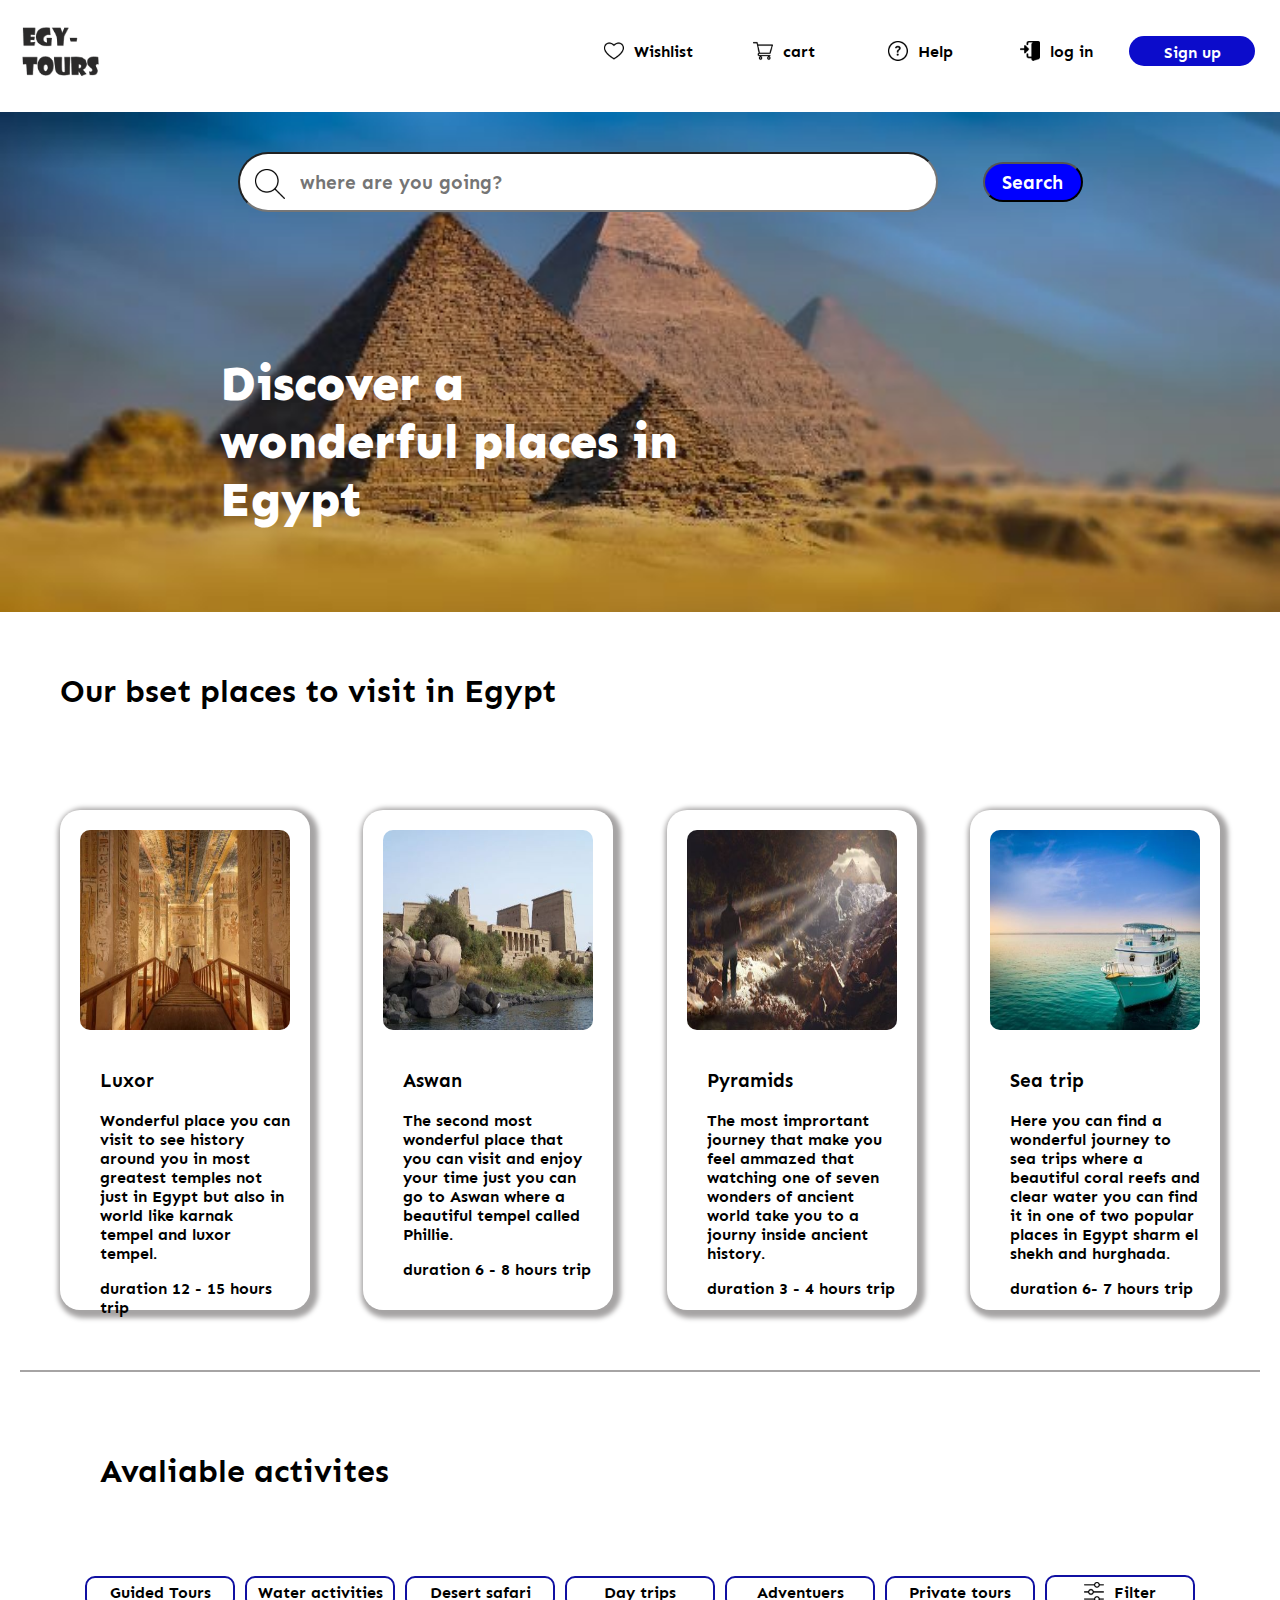
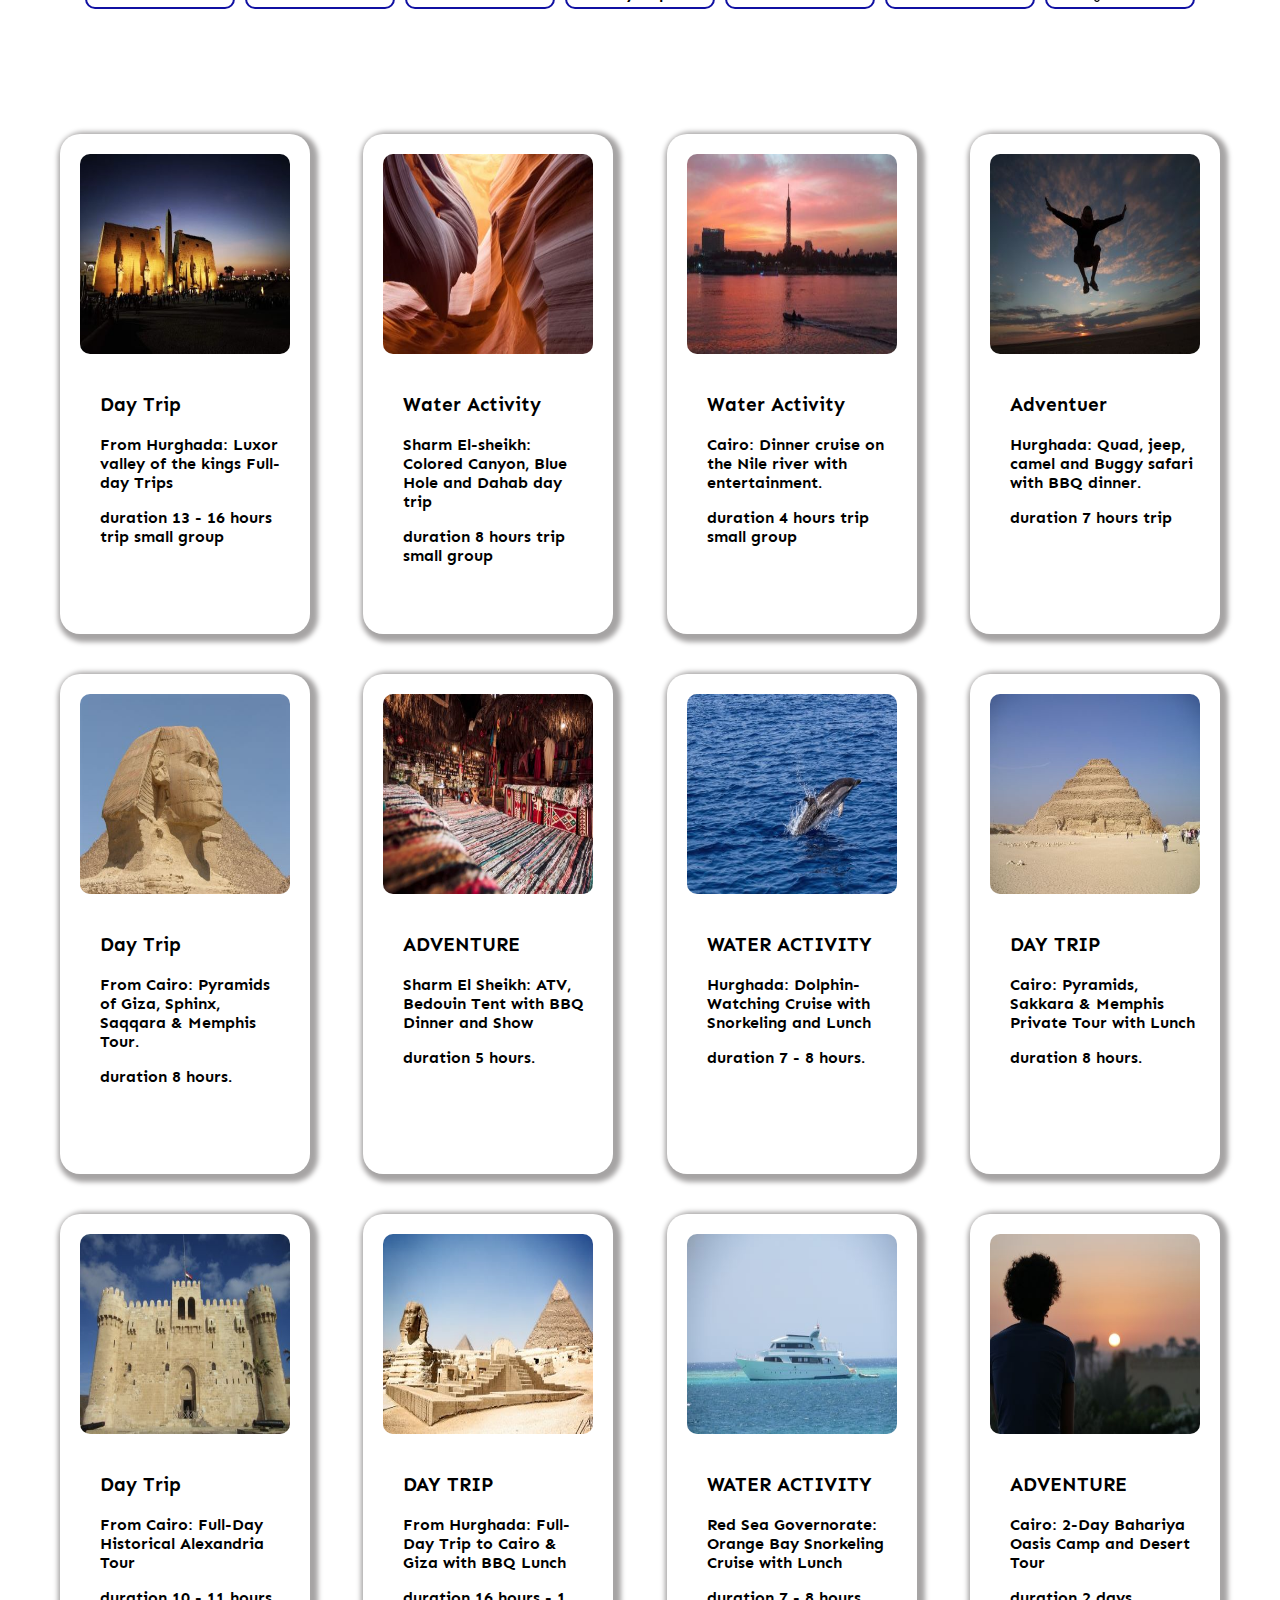
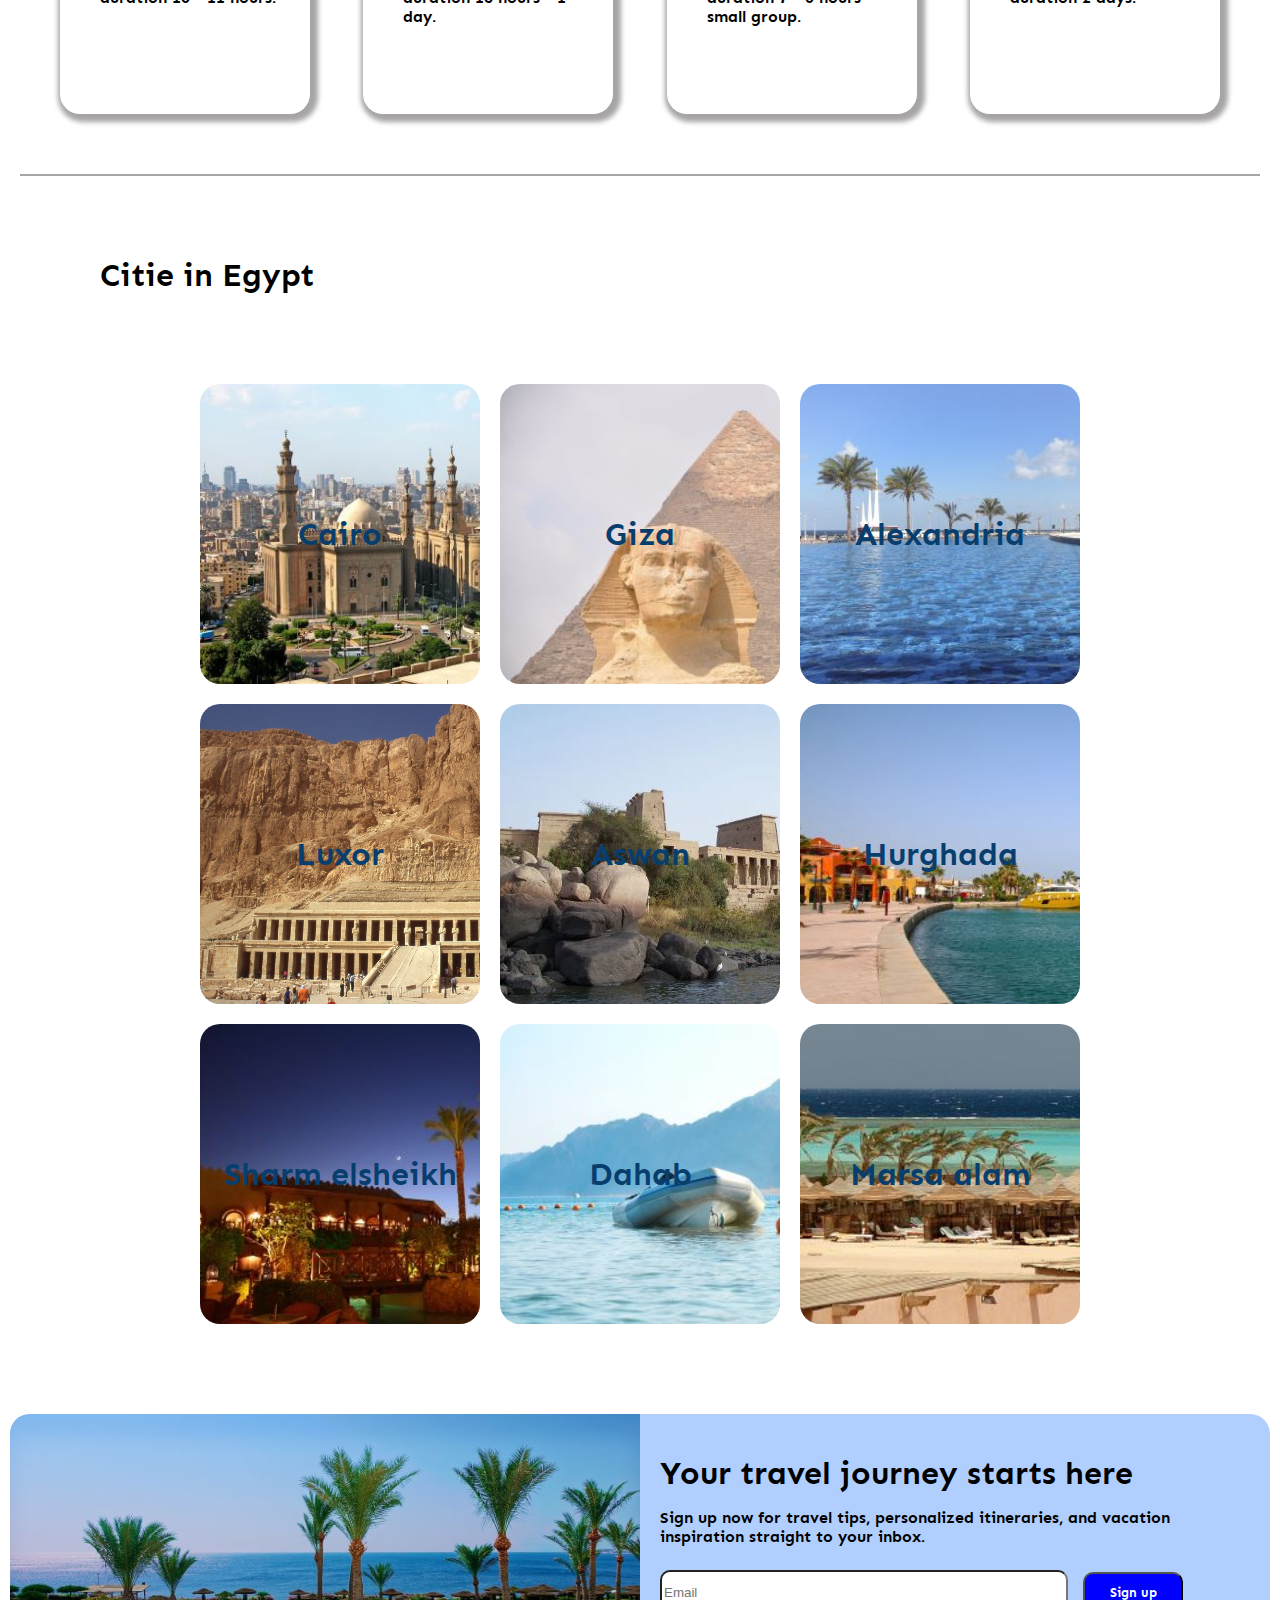
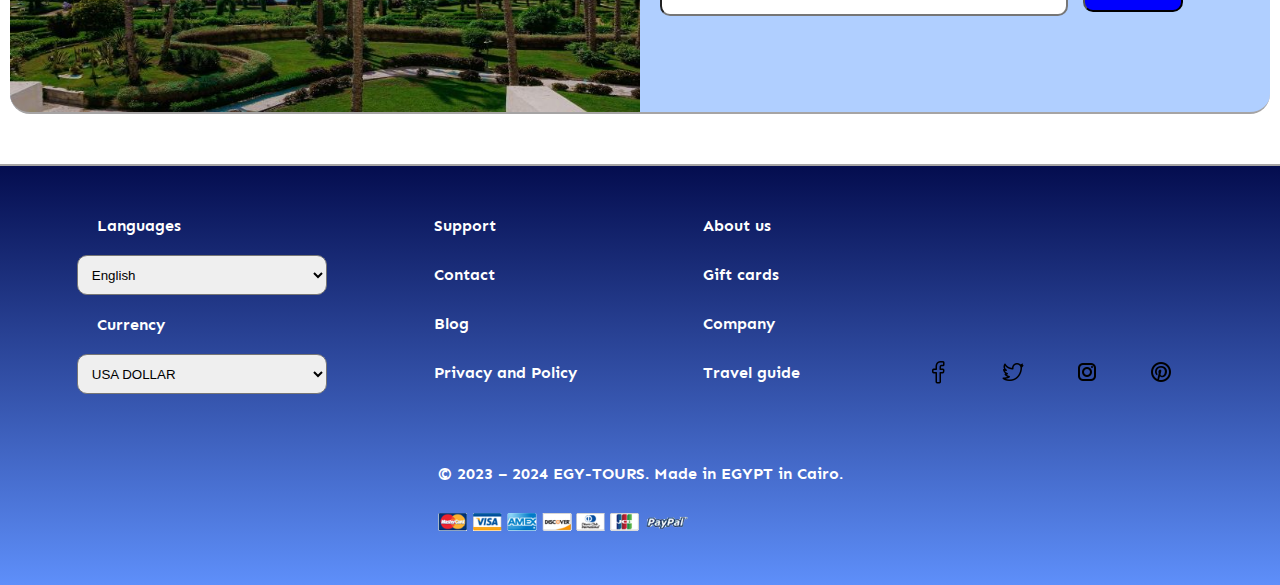
==== commit 40be37bb: "Update index.html" ====
--- a/index.html
+++ b/index.html
@@ -33,7 +33,7 @@
 body{
     font-size: 16px;
     font-family:"mom", sans-serif;
-    font-weight: 200;
+    font-weight: 600;
     text-align: center;
     margin: 0px;
     
@@ -122,7 +122,7 @@
 #intro{
     width: 100%;
     height: 500px;
-    background-image: url("../images/giza-2.jpg");
+    background-image: url("images/giza-2.jpg");
     background-repeat: no-repeat;
     background-size:cover;
     
@@ -145,7 +145,7 @@
     font-family: "mom", sans-serif;
     font-weight: 600;
     font-size: 1.2em;
-    background-image: url("../images/icons/search-1.png");
+    background-image: url("images/icons/search-1.png");
     background-repeat: no-repeat;
     background-position: 15px 15px;
     color: black;
@@ -295,7 +295,7 @@
 #cairo{
     max-width: 400px;
     min-width: 250px;
-    background-image: url("../images/paragrap-images/cairo.jpg");
+    background-image: url("images/paragrap-images/cairo.jpg");
     background-repeat: no-repeat;
     background-size:cover;
     
@@ -304,7 +304,7 @@
 #giza{
     max-width: 400px;
     min-width: 250px;
-    background-image: url("../images/paragrap-images/giza.jpg");
+    background-image: url("images/paragrap-images/giza.jpg");
     background-repeat: no-repeat;
     background-size:cover;
    
@@ -314,7 +314,7 @@
 #alexandria{
     max-width: 400px;
     min-width: 250px;
-    background-image: url("../images/paragrap-images/alexandria-1.jpg");
+    background-image: url("images/paragrap-images/alexandria-1.jpg");
     background-repeat: no-repeat;
     background-size:cover;
     
@@ -323,7 +323,7 @@
     width: 25%;
     max-width: 400px;
     min-width: 250px;
-    background-image: url("../images/paragrap-images/luxor-3.jpg");
+    background-image: url("images/paragrap-images/luxor-3.jpg");
     background-repeat: no-repeat;
     background-size:cover;
     
@@ -332,7 +332,7 @@
 #aswan{
     max-width: 500px;
     min-width: 250px;
-    background-image: url("../images/paragrap-images/aswan-2.jpg");
+    background-image: url("images/paragrap-images/aswan-2.jpg");
     background-repeat: no-repeat;
     background-size:cover;
     
@@ -341,7 +341,7 @@
 #hurghada{
     max-width: 400px;
     min-width: 250px;
-    background-image: url("../images/paragrap-images/hurghada.jpg");
+    background-image: url("images/paragrap-images/hurghada.jpg");
     background-repeat: no-repeat;
     background-size:cover;
     
@@ -350,7 +350,7 @@
 #sharm{
     max-width: 400px;
     min-width: 250px;
-    background-image: url("../images/paragrap-images/sharm.jpg");
+    background-image: url("images/paragrap-images/sharm.jpg");
     background-repeat: no-repeat;
     background-size:cover;
     
@@ -359,7 +359,7 @@
 #dahab{
     max-width: 400px;
     min-width: 250px;
-    background-image: url("../images/paragrap-images/dahab.jpg");
+    background-image: url("images/paragrap-images/dahab.jpg");
     background-repeat: no-repeat;
     background-size:cover;
     
@@ -368,7 +368,7 @@
 #marsa{
     max-width: 400px;
     min-width: 250px;
-    background-image: url("../images/paragrap-images/marsaalam.jpg");
+    background-image: url("images/paragrap-images/marsaalam.jpg");
     background-repeat: no-repeat;
     background-size:cover;
     
@@ -381,7 +381,7 @@
     margin: 10px;
     padding: 10px;
     box-sizing: border-box;
-    background-image: url("../images/sea.jpg");
+    background-image: url("images/sea.jpg");
     background-repeat: no-repeat;
     background-size: 50% 100%;
     background-color: rgba(151, 192, 255, 0.762);
@@ -522,12 +522,12 @@
     color: rgb(175, 177, 179);
 }
 #user input{
-    background-image: url("../images/icons/mail.png");
+    background-image: url("images/icons/mail.png");
     background-repeat: no-repeat;
     background-position:  left;
 }
 #psw input{
-    background-image: url("../images/icons/lock.png");
+    background-image: url("images/icons/lock.png");
     background-repeat: no-repeat;
     background-position:  left;
 }
@@ -675,7 +675,7 @@
         max-width: 500px;
         min-width: 300px;
         height: 500px;
-        background-image: url("../images/giza-2.jpg");
+        background-image: url("images/giza-2.jpg");
         background-repeat: no-repeat;
         background-size:cover;
         
